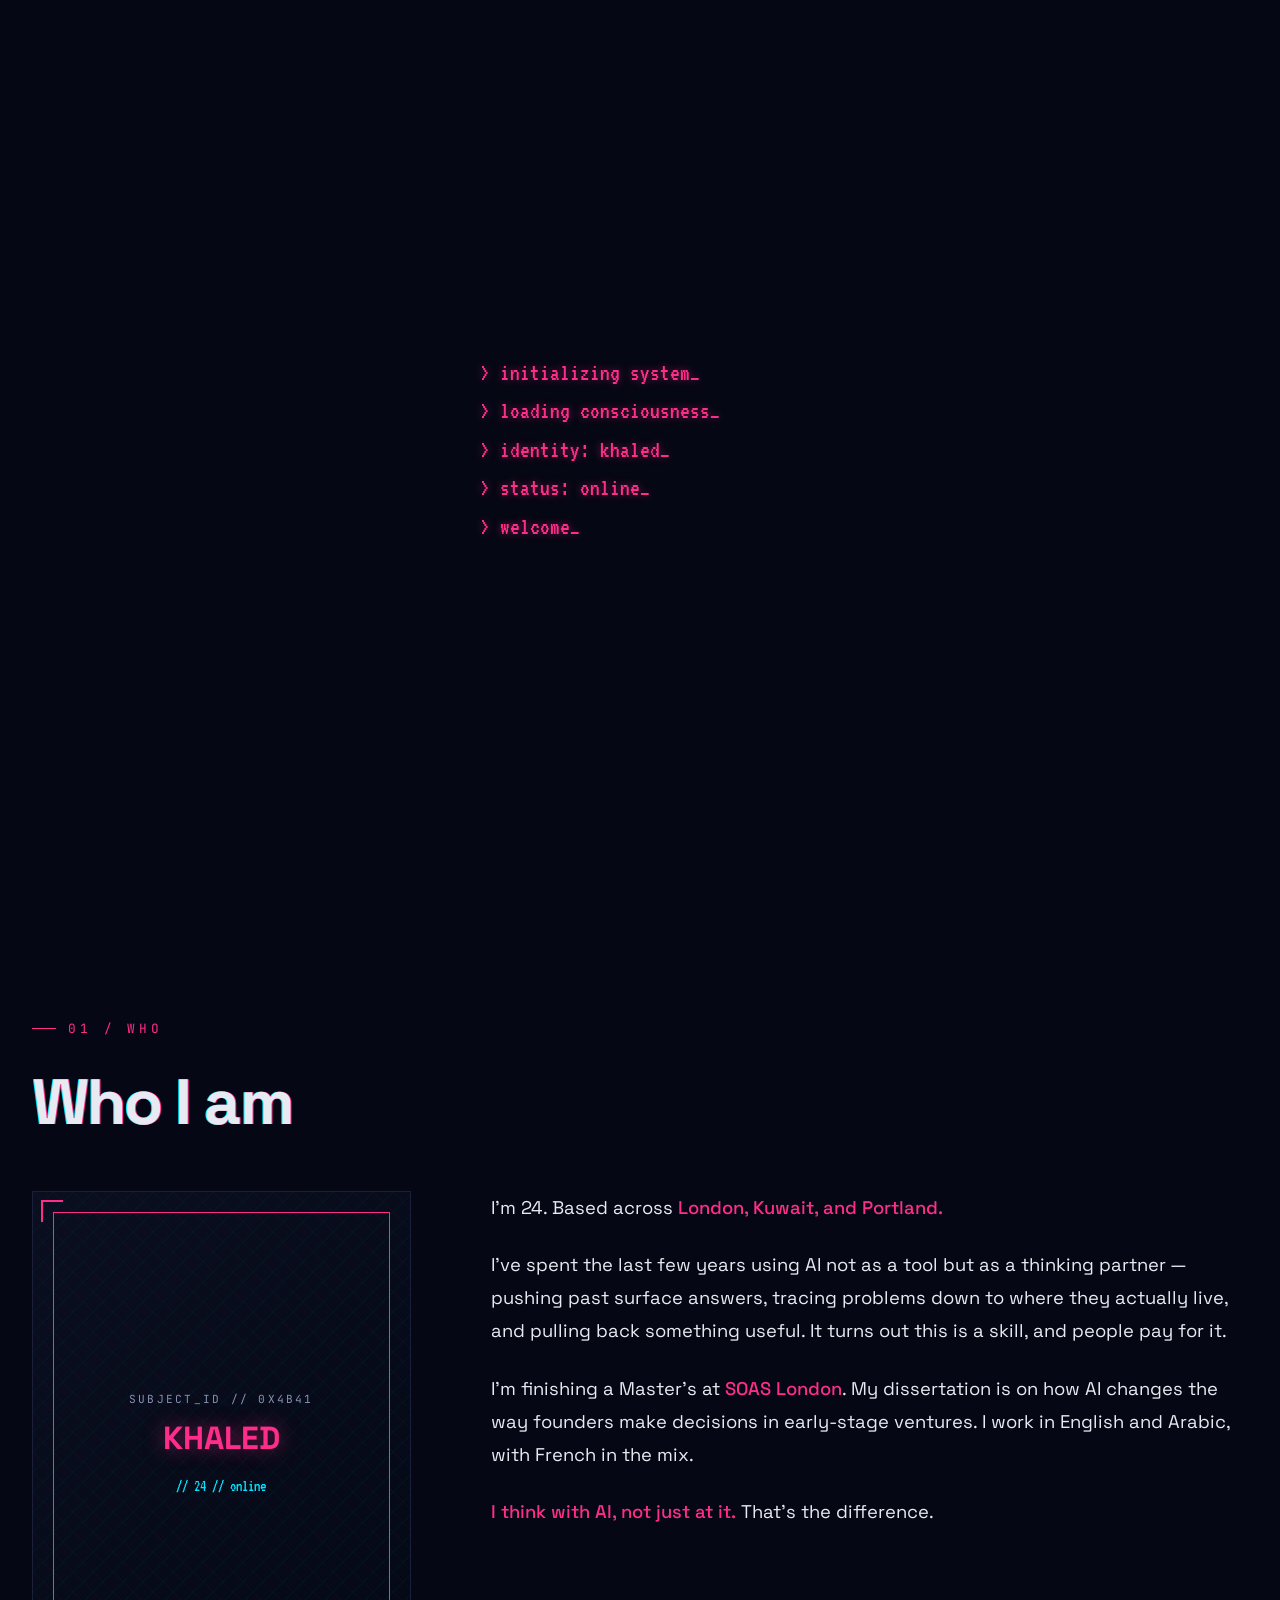
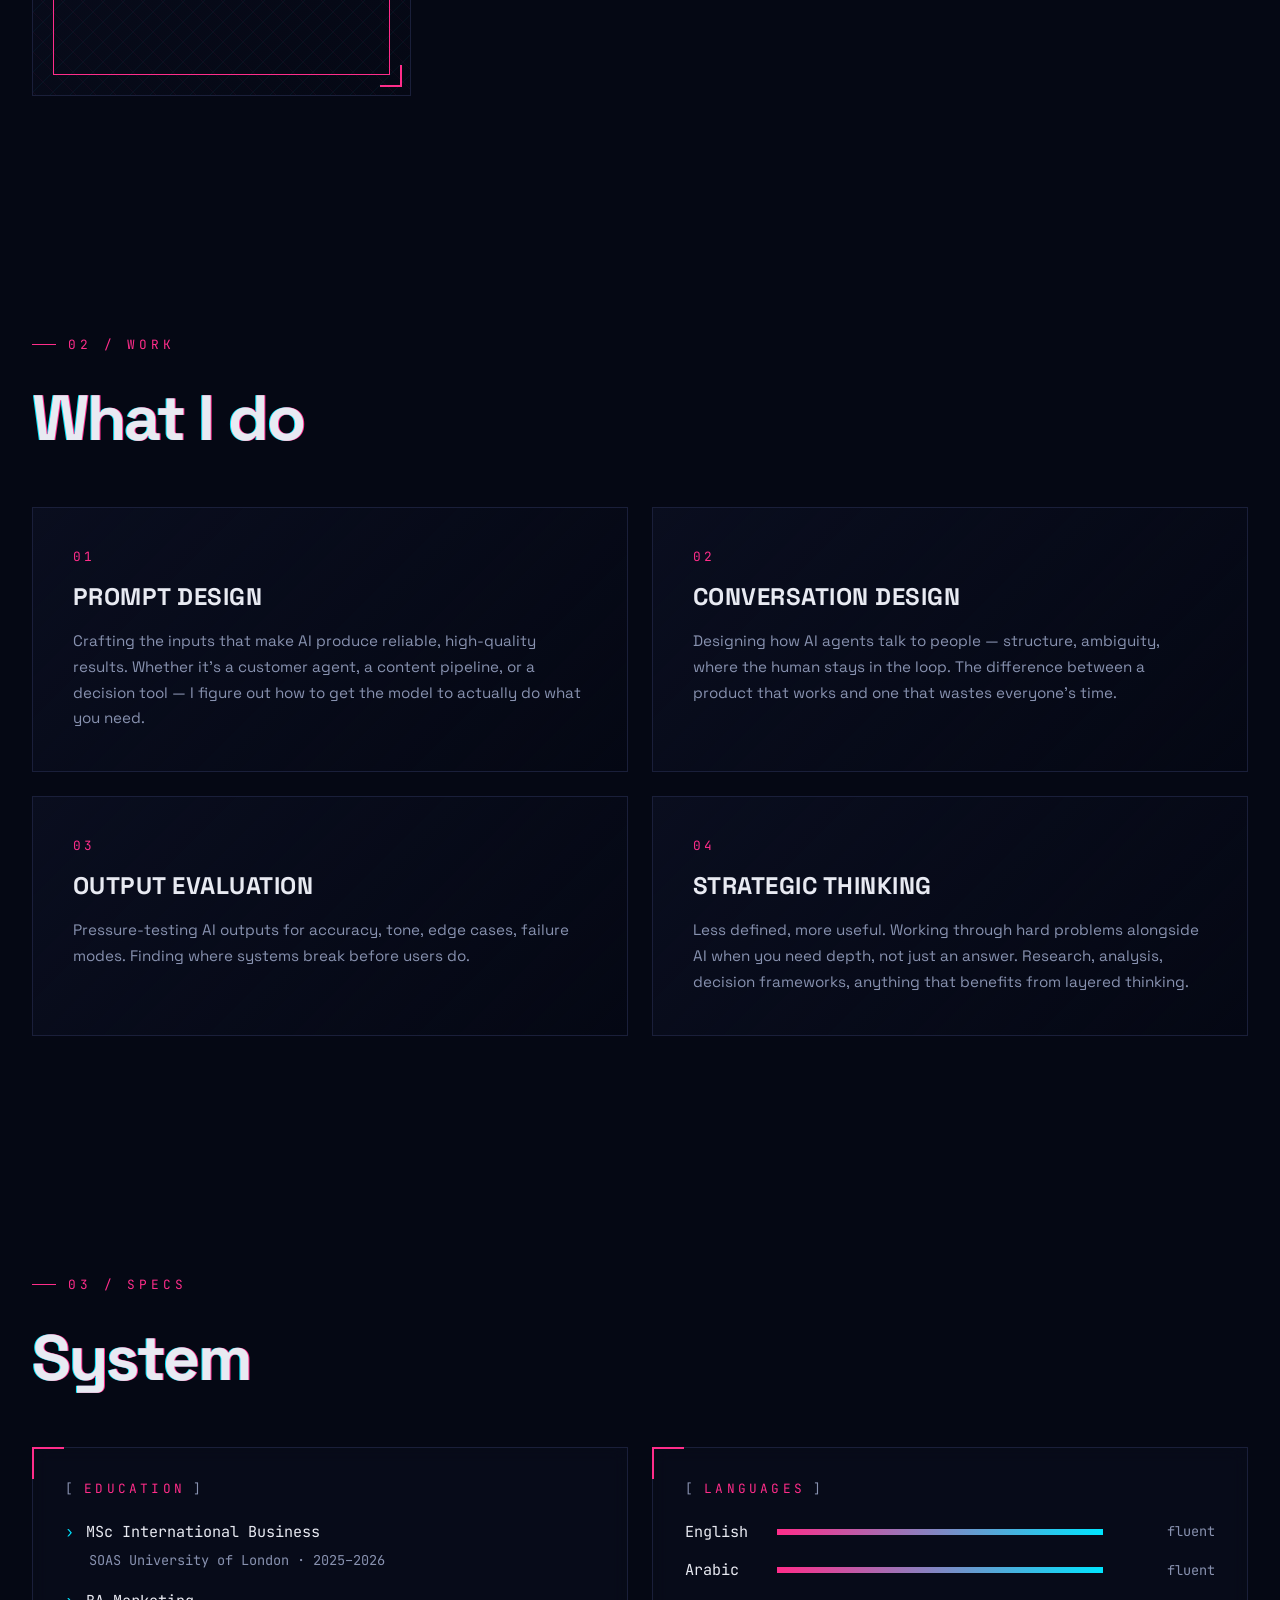
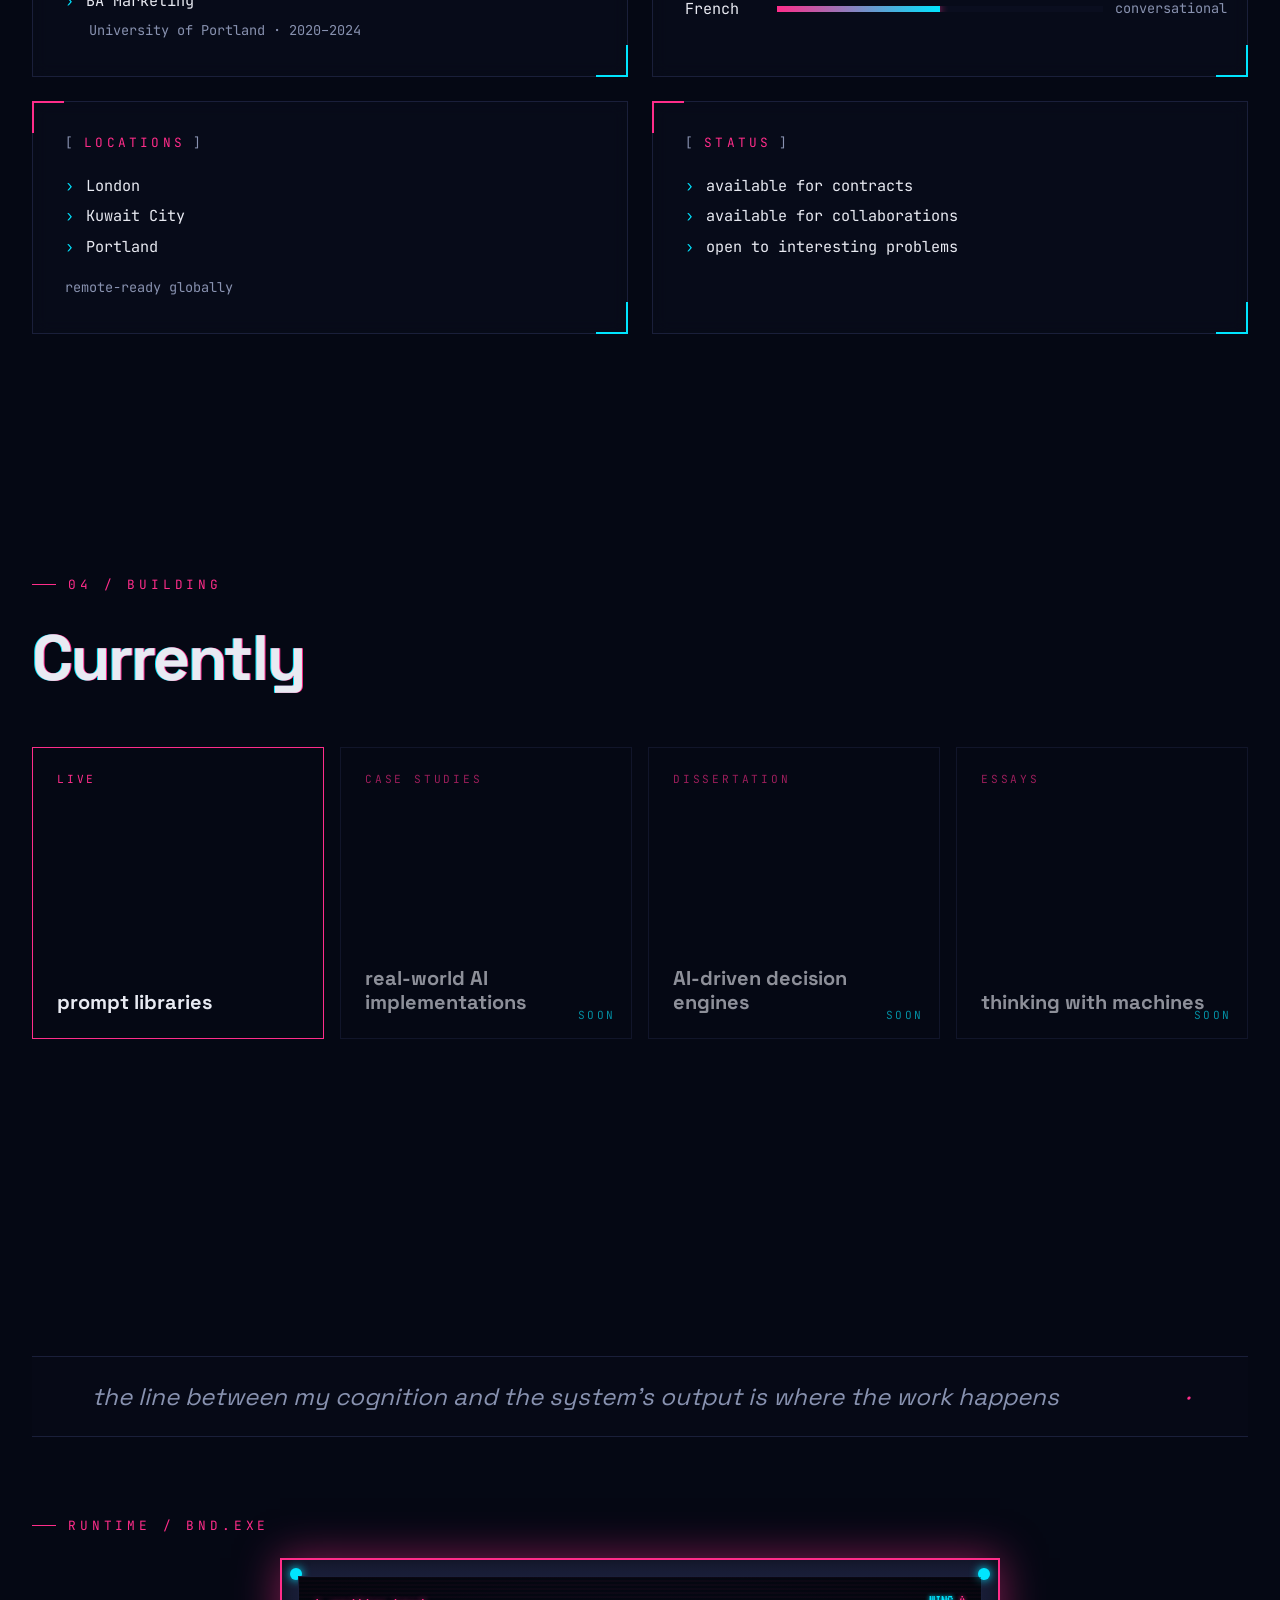
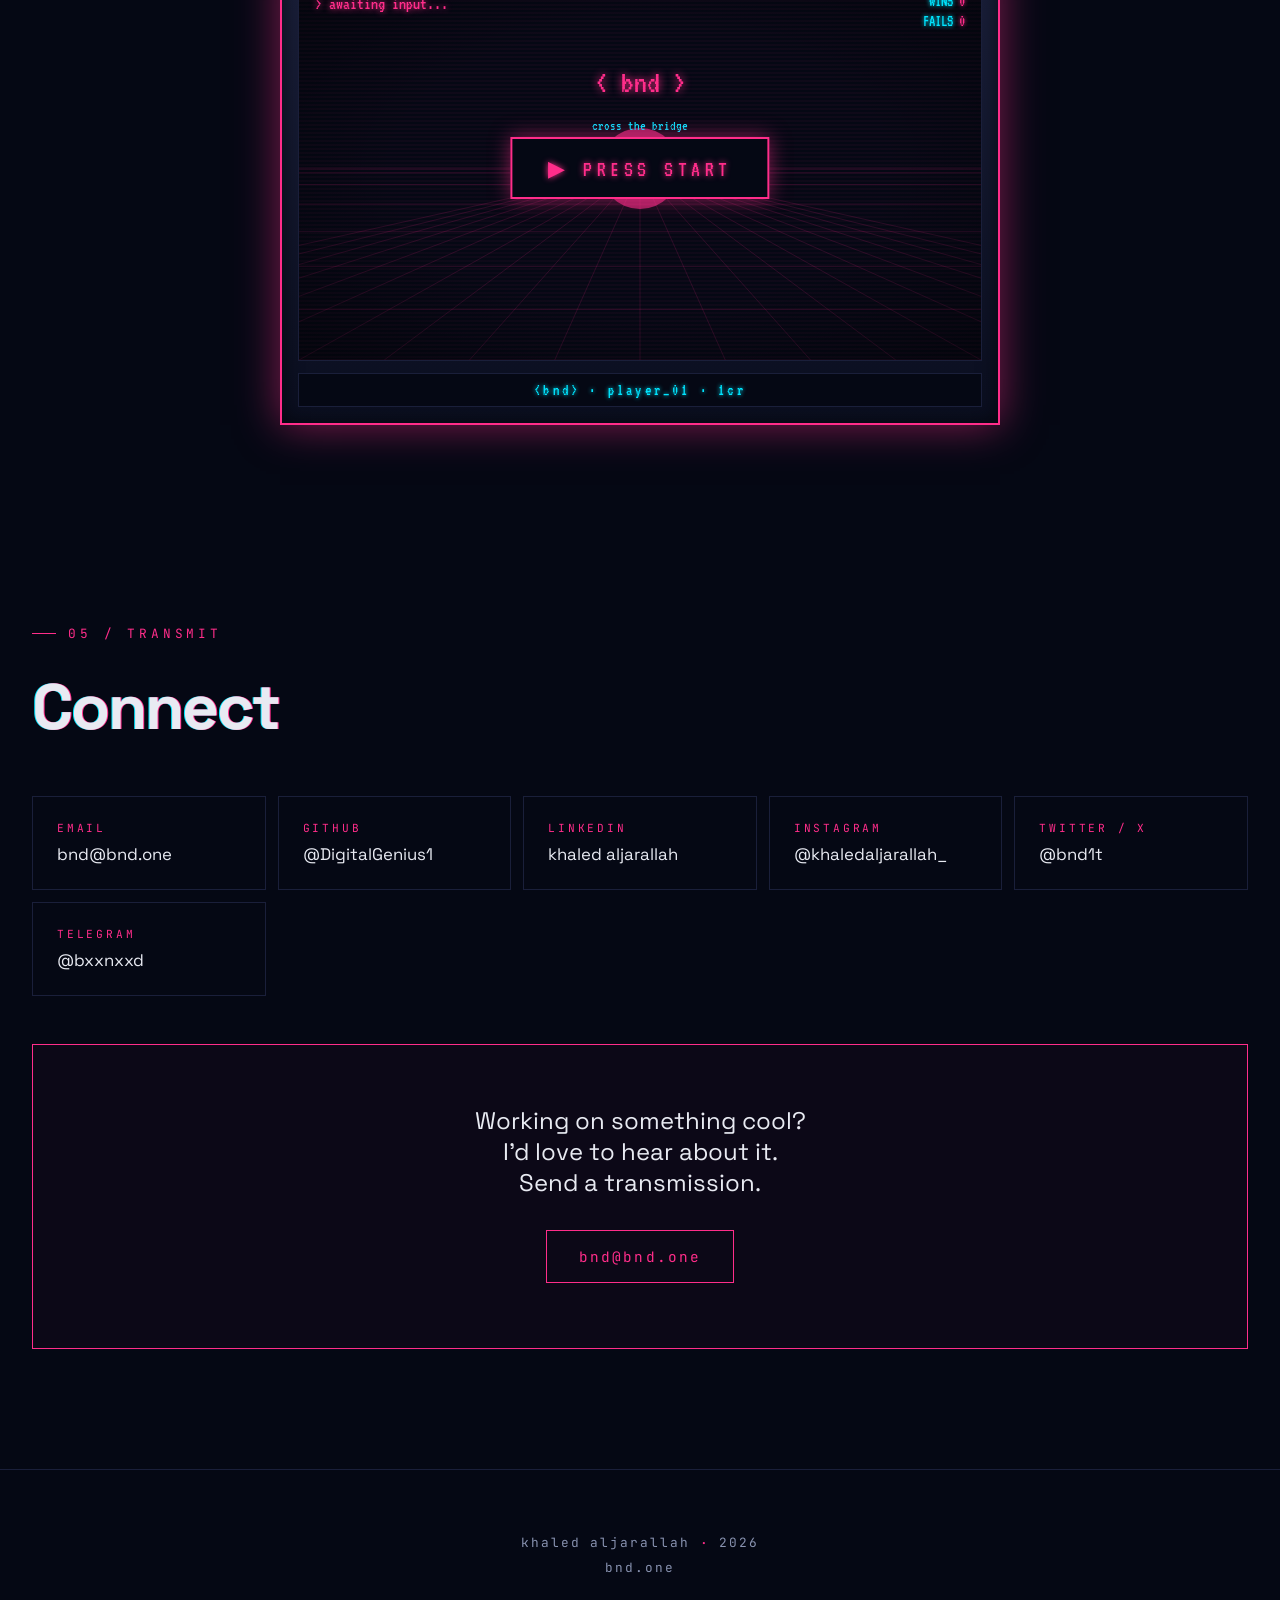
==== index.html @ 5891ff55 "Add files via upload" ====
<!DOCTYPE html>
<html lang="en">
<head>
<meta charset="UTF-8">
<meta name="viewport" content="width=device-width, initial-scale=1.0">
<title>bnd.one — khaled aljarallah</title>
<link rel="preconnect" href="https://fonts.googleapis.com">
<link rel="preconnect" href="https://fonts.gstatic.com" crossorigin>
<link href="https://fonts.googleapis.com/css2?family=JetBrains+Mono:wght@300;400;500;700&family=Space+Grotesk:wght@300;400;500;700&family=VT323&display=swap" rel="stylesheet">
<style>
  :root {
    --bg-deep: #050814;
    --bg-mid: #0a0e1f;
    --magenta: #ff2d8a;
    --magenta-glow: #ff2d8a80;
    --cyan: #00e5ff;
    --cyan-glow: #00e5ff60;
    --text: #e8eaf2;
    --text-dim: #8892b0;
    --grid: #1a1f3a;
  }

  * {
    margin: 0;
    padding: 0;
    box-sizing: border-box;
  }

  html, body {
    background: var(--bg-deep);
    color: var(--text);
    font-family: 'Space Grotesk', sans-serif;
    overflow-x: hidden;
    cursor: none;
  }

  /* Custom cursor */
  .cursor {
    position: fixed;
    width: 20px;
    height: 20px;
    border: 1px solid var(--magenta);
    border-radius: 50%;
    pointer-events: none;
    z-index: 9999;
    transition: transform 0.1s ease, width 0.2s, height 0.2s, background 0.2s;
    transform: translate(-50%, -50%);
    mix-blend-mode: difference;
  }

  .cursor-dot {
    position: fixed;
    width: 4px;
    height: 4px;
    background: var(--magenta);
    border-radius: 50%;
    pointer-events: none;
    z-index: 9999;
    transform: translate(-50%, -50%);
  }

  .cursor.hover {
    width: 40px;
    height: 40px;
    background: var(--magenta-glow);
  }

  /* Background canvas */
  #bg-canvas {
    position: fixed;
    top: 0;
    left: 0;
    width: 100%;
    height: 100%;
    z-index: 0;
    opacity: 0.6;
  }

  /* Scanlines overlay */
  .scanlines {
    position: fixed;
    top: 0;
    left: 0;
    width: 100%;
    height: 100%;
    background: repeating-linear-gradient(
      0deg,
      transparent 0px,
      transparent 2px,
      rgba(255, 255, 255, 0.015) 2px,
      rgba(255, 255, 255, 0.015) 3px
    );
    pointer-events: none;
    z-index: 1000;
    mix-blend-mode: overlay;
  }

  .grain {
    position: fixed;
    top: 0;
    left: 0;
    width: 100%;
    height: 100%;
    pointer-events: none;
    z-index: 999;
    opacity: 0.04;
    background-image: url("data:image/svg+xml,%3Csvg viewBox='0 0 200 200' xmlns='http://www.w3.org/2000/svg'%3E%3Cfilter id='n'%3E%3CfeTurbulence type='fractalNoise' baseFrequency='0.85' numOctaves='3' /%3E%3C/filter%3E%3Crect width='100%25' height='100%25' filter='url(%23n)' /%3E%3C/svg%3E");
  }

  /* Boot sequence */
  #boot {
    position: fixed;
    top: 0;
    left: 0;
    width: 100%;
    height: 100%;
    background: var(--bg-deep);
    z-index: 10000;
    display: flex;
    align-items: center;
    justify-content: center;
    transition: opacity 0.6s ease, visibility 0.6s ease;
  }

  #boot.done {
    opacity: 0;
    visibility: hidden;
  }

  .boot-text {
    font-family: 'VT323', monospace;
    font-size: 1.5rem;
    color: var(--magenta);
    text-align: left;
    line-height: 1.6;
    text-shadow: 0 0 8px var(--magenta-glow);
    width: 320px;
  }

  .boot-line {
    opacity: 0;
    white-space: nowrap;
  }

  .cursor-blink::after {
    content: '_';
    animation: blink 0.8s infinite;
    color: var(--magenta);
  }

  @keyframes blink {
    0%, 49% { opacity: 1; }
    50%, 100% { opacity: 0; }
  }

  /* Heartbeat dot */
  .heartbeat {
    position: fixed;
    bottom: 24px;
    right: 24px;
    width: 10px;
    height: 10px;
    background: var(--magenta);
    border-radius: 50%;
    z-index: 998;
    box-shadow: 0 0 12px var(--magenta);
    animation: pulse 1.6s ease-in-out infinite;
  }

  @keyframes pulse {
    0%, 100% { transform: scale(1); opacity: 1; }
    50% { transform: scale(1.4); opacity: 0.6; }
  }

  /* Layout */
  main {
    position: relative;
    z-index: 2;
    max-width: 1280px;
    margin: 0 auto;
    padding: 0 32px;
  }

  section {
    min-height: 100vh;
    padding: 120px 0;
    position: relative;
  }

  /* Hero */
  .hero {
    display: flex;
    flex-direction: column;
    justify-content: center;
    min-height: 100vh;
    padding: 80px 0;
  }

  .hero h1 {
    font-family: 'Space Grotesk', sans-serif;
    font-size: clamp(3rem, 10vw, 8rem);
    font-weight: 700;
    line-height: 0.95;
    letter-spacing: -0.04em;
    color: var(--text);
    position: relative;
    text-shadow:
      2px 0 var(--magenta),
      -2px 0 var(--cyan);
    animation: glitchShift 6s infinite;
  }

  @keyframes glitchShift {
    0%, 95%, 100% {
      text-shadow: 2px 0 var(--magenta), -2px 0 var(--cyan);
      transform: translate(0);
    }
    96% {
      text-shadow: -3px 0 var(--magenta), 3px 0 var(--cyan);
      transform: translate(-1px, 1px);
    }
    97% {
      text-shadow: 4px 0 var(--magenta), -4px 0 var(--cyan);
      transform: translate(2px, -1px);
    }
    98% {
      text-shadow: -1px 0 var(--magenta), 1px 0 var(--cyan);
      transform: translate(0);
    }
  }

  .hero-tagline {
    margin-top: 32px;
    font-family: 'JetBrains Mono', monospace;
    font-size: clamp(0.95rem, 1.5vw, 1.15rem);
    color: var(--text-dim);
    max-width: 640px;
    line-height: 1.7;
  }

  .hero-tagline .highlight {
    color: var(--magenta);
  }

  .hero-meta {
    margin-top: 48px;
    display: flex;
    align-items: center;
    gap: 24px;
    flex-wrap: wrap;
  }

  .live-indicator {
    display: flex;
    align-items: center;
    gap: 10px;
    font-family: 'JetBrains Mono', monospace;
    font-size: 0.85rem;
    color: var(--text-dim);
    text-transform: uppercase;
    letter-spacing: 0.15em;
  }

  .live-dot {
    width: 8px;
    height: 8px;
    background: var(--magenta);
    border-radius: 50%;
    box-shadow: 0 0 10px var(--magenta);
    animation: pulse 1.6s infinite;
  }

  .hero-buttons {
    display: flex;
    gap: 16px;
    margin-top: 40px;
    flex-wrap: wrap;
  }

  .btn {
    display: inline-block;
    padding: 16px 32px;
    font-family: 'JetBrains Mono', monospace;
    font-size: 0.9rem;
    text-transform: uppercase;
    letter-spacing: 0.15em;
    text-decoration: none;
    color: var(--text);
    border: 1px solid var(--text-dim);
    background: transparent;
    transition: all 0.3s ease;
    position: relative;
    overflow: hidden;
  }

  .btn::before {
    content: '';
    position: absolute;
    top: 0;
    left: -100%;
    width: 100%;
    height: 100%;
    background: var(--magenta);
    transition: left 0.3s ease;
    z-index: -1;
  }

  .btn:hover {
    color: var(--bg-deep);
    border-color: var(--magenta);
    text-shadow: 0 0 0 transparent;
  }

  .btn:hover::before {
    left: 0;
  }

  .btn-primary {
    border-color: var(--magenta);
    color: var(--magenta);
  }

  /* Section headers */
  .section-label {
    font-family: 'JetBrains Mono', monospace;
    font-size: 0.8rem;
    color: var(--magenta);
    text-transform: uppercase;
    letter-spacing: 0.3em;
    margin-bottom: 24px;
    display: flex;
    align-items: center;
    gap: 12px;
  }

  .section-label::before {
    content: '';
    width: 24px;
    height: 1px;
    background: var(--magenta);
  }

  .section-title {
    font-family: 'Space Grotesk', sans-serif;
    font-size: clamp(2rem, 5vw, 4rem);
    font-weight: 700;
    margin-bottom: 48px;
    letter-spacing: -0.03em;
    text-shadow: 1px 0 var(--magenta), -1px 0 var(--cyan);
  }

  /* About */
  .about-grid {
    display: grid;
    grid-template-columns: 1fr 2fr;
    gap: 80px;
    align-items: start;
  }

  @media (max-width: 768px) {
    .about-grid { grid-template-columns: 1fr; gap: 40px; }
  }

  .portrait {
    position: relative;
    aspect-ratio: 3/4;
    background: linear-gradient(135deg, var(--bg-mid), var(--bg-deep));
    border: 1px solid var(--grid);
    overflow: hidden;
  }

  .portrait::before {
    content: '';
    position: absolute;
    inset: 0;
    background:
      linear-gradient(45deg, transparent 49%, var(--magenta) 49%, var(--magenta) 51%, transparent 51%),
      linear-gradient(-45deg, transparent 49%, var(--cyan) 49%, var(--cyan) 51%, transparent 51%);
    background-size: 20px 20px;
    opacity: 0.05;
    animation: shift 8s linear infinite;
  }

  @keyframes shift {
    from { background-position: 0 0; }
    to { background-position: 40px 40px; }
  }

  .portrait-inner {
    position: absolute;
    inset: 20px;
    border: 1px solid var(--magenta);
    display: flex;
    align-items: center;
    justify-content: center;
    flex-direction: column;
    text-align: center;
    padding: 20px;
  }

  .portrait-id {
    font-family: 'JetBrains Mono', monospace;
    font-size: 0.7rem;
    color: var(--text-dim);
    text-transform: uppercase;
    letter-spacing: 0.2em;
    margin-bottom: 16px;
  }

  .portrait-name {
    font-family: 'Space Grotesk', sans-serif;
    font-size: 2rem;
    font-weight: 700;
    color: var(--magenta);
    text-shadow: 0 0 20px var(--magenta-glow);
    line-height: 1;
  }

  .portrait-status {
    margin-top: 24px;
    font-family: 'VT323', monospace;
    font-size: 1rem;
    color: var(--cyan);
  }

  .portrait-corners::before,
  .portrait-corners::after {
    content: '';
    position: absolute;
    width: 20px;
    height: 20px;
    border: 2px solid var(--magenta);
  }

  .portrait-corners::before {
    top: 8px;
    left: 8px;
    border-right: none;
    border-bottom: none;
  }

  .portrait-corners::after {
    bottom: 8px;
    right: 8px;
    border-left: none;
    border-top: none;
  }

  .about-text p {
    font-size: 1.15rem;
    line-height: 1.8;
    margin-bottom: 24px;
    color: var(--text);
  }

  .about-text .em {
    color: var(--magenta);
    font-weight: 500;
  }

  /* Work cards */
  .work-grid {
    display: grid;
    grid-template-columns: repeat(2, 1fr);
    gap: 24px;
  }

  @media (max-width: 768px) {
    .work-grid { grid-template-columns: 1fr; }
  }

  .work-card {
    padding: 40px;
    background: linear-gradient(135deg, var(--bg-mid), transparent);
    border: 1px solid var(--grid);
    position: relative;
    transition: all 0.4s ease;
    overflow: hidden;
  }

  .work-card::before {
    content: '';
    position: absolute;
    bottom: 0;
    left: 0;
    height: 2px;
    width: 0;
    background: var(--magenta);
    transition: width 0.4s ease;
    box-shadow: 0 0 12px var(--magenta);
  }

  .work-card:hover {
    border-color: var(--magenta);
    transform: translateY(-4px);
    background: linear-gradient(135deg, rgba(255,45,138,0.05), transparent);
  }

  .work-card:hover::before {
    width: 100%;
  }

  .work-num {
    font-family: 'JetBrains Mono', monospace;
    font-size: 0.8rem;
    color: var(--magenta);
    margin-bottom: 16px;
    letter-spacing: 0.2em;
  }

  .work-title {
    font-family: 'Space Grotesk', sans-serif;
    font-size: 1.5rem;
    font-weight: 700;
    margin-bottom: 16px;
    text-transform: uppercase;
    letter-spacing: 0.02em;
  }

  .work-desc {
    color: var(--text-dim);
    line-height: 1.7;
    font-size: 0.95rem;
  }

  /* System specs */
  .specs-grid {
    display: grid;
    grid-template-columns: repeat(2, 1fr);
    gap: 24px;
  }

  @media (max-width: 768px) {
    .specs-grid { grid-template-columns: 1fr; }
  }

  .spec-panel {
    padding: 32px;
    border: 1px solid var(--grid);
    background: rgba(10, 14, 31, 0.5);
    backdrop-filter: blur(8px);
    position: relative;
  }

  .spec-panel::before {
    content: '';
    position: absolute;
    top: -1px;
    left: -1px;
    width: 30px;
    height: 30px;
    border-top: 2px solid var(--magenta);
    border-left: 2px solid var(--magenta);
  }

  .spec-panel::after {
    content: '';
    position: absolute;
    bottom: -1px;
    right: -1px;
    width: 30px;
    height: 30px;
    border-bottom: 2px solid var(--cyan);
    border-right: 2px solid var(--cyan);
  }

  .spec-header {
    font-family: 'JetBrains Mono', monospace;
    font-size: 0.8rem;
    color: var(--magenta);
    text-transform: uppercase;
    letter-spacing: 0.25em;
    margin-bottom: 20px;
    display: flex;
    align-items: center;
    gap: 8px;
  }

  .spec-header::before { content: '['; color: var(--text-dim); }
  .spec-header::after { content: ']'; color: var(--text-dim); }

  .spec-content {
    font-family: 'JetBrains Mono', monospace;
    font-size: 0.95rem;
    line-height: 2;
  }

  .spec-content .arrow {
    color: var(--cyan);
    margin-right: 12px;
  }

  .lang-bar {
    display: flex;
    align-items: center;
    gap: 12px;
    margin-bottom: 8px;
  }

  .lang-name {
    width: 80px;
    color: var(--text);
  }

  .lang-fill {
    flex: 1;
    height: 6px;
    background: var(--bg-mid);
    position: relative;
    overflow: hidden;
  }

  .lang-fill::before {
    content: '';
    position: absolute;
    top: 0;
    left: 0;
    height: 100%;
    background: linear-gradient(90deg, var(--magenta), var(--cyan));
    box-shadow: 0 0 8px var(--magenta);
    width: var(--fill, 100%);
  }

  .lang-label {
    font-size: 0.85rem;
    color: var(--text-dim);
    width: 100px;
    text-align: right;
  }

  /* Building section */
  .building-grid {
    display: grid;
    grid-template-columns: repeat(auto-fit, minmax(240px, 1fr));
    gap: 16px;
  }

  .build-card {
    aspect-ratio: 1;
    border: 1px solid var(--grid);
    padding: 24px;
    display: flex;
    flex-direction: column;
    justify-content: space-between;
    position: relative;
    transition: all 0.3s ease;
    cursor: none;
    overflow: hidden;
  }

  .build-card.live {
    border-color: var(--magenta);
  }

  .build-card.soon {
    opacity: 0.6;
  }

  .build-card.soon::after {
    content: 'soon';
    position: absolute;
    bottom: 16px;
    right: 16px;
    font-family: 'JetBrains Mono', monospace;
    font-size: 0.7rem;
    color: var(--cyan);
    text-transform: uppercase;
    letter-spacing: 0.2em;
    animation: scrambleText 3s infinite;
  }

  @keyframes scrambleText {
    0%, 90%, 100% { opacity: 1; }
    93% { opacity: 0.3; transform: translateX(2px); }
    96% { opacity: 0.7; transform: translateX(-2px); }
  }

  .build-card:hover {
    border-color: var(--magenta);
    background: rgba(255, 45, 138, 0.04);
  }

  .build-tag {
    font-family: 'JetBrains Mono', monospace;
    font-size: 0.7rem;
    color: var(--magenta);
    text-transform: uppercase;
    letter-spacing: 0.25em;
  }

  .build-title {
    font-family: 'Space Grotesk', sans-serif;
    font-size: 1.25rem;
    font-weight: 700;
    line-height: 1.2;
  }

  /* Thinking marquee */
  .thinking {
    overflow: hidden;
    white-space: nowrap;
    padding: 24px 0;
    border-top: 1px solid var(--grid);
    border-bottom: 1px solid var(--grid);
    background: rgba(10, 14, 31, 0.3);
  }

  .thinking-track {
    display: inline-block;
    animation: scroll 50s linear infinite;
    font-family: 'Space Grotesk', sans-serif;
    font-size: 1.5rem;
    font-style: italic;
    color: var(--text-dim);
  }

  .thinking-track span {
    margin: 0 60px;
  }

  .thinking-track .accent {
    color: var(--magenta);
  }

  @keyframes scroll {
    from { transform: translateX(0); }
    to { transform: translateX(-50%); }
  }

  /* Connect grid */
  .connect-grid {
    display: grid;
    grid-template-columns: repeat(auto-fit, minmax(220px, 1fr));
    gap: 12px;
    margin-bottom: 48px;
  }

  .connect-card {
    padding: 24px;
    border: 1px solid var(--grid);
    text-decoration: none;
    color: var(--text);
    display: flex;
    flex-direction: column;
    gap: 8px;
    transition: all 0.3s ease;
    position: relative;
    overflow: hidden;
  }

  .connect-card::before {
    content: '';
    position: absolute;
    top: 0;
    left: 0;
    width: 4px;
    height: 0;
    background: var(--magenta);
    transition: height 0.3s ease;
  }

  .connect-card:hover {
    border-color: var(--magenta);
    background: rgba(255, 45, 138, 0.04);
    transform: translateX(4px);
  }

  .connect-card:hover::before {
    height: 100%;
  }

  .connect-label {
    font-family: 'JetBrains Mono', monospace;
    font-size: 0.7rem;
    color: var(--magenta);
    text-transform: uppercase;
    letter-spacing: 0.25em;
  }

  .connect-value {
    font-family: 'Space Grotesk', sans-serif;
    font-size: 1.05rem;
    color: var(--text);
  }

  .cta-block {
    text-align: center;
    padding: 60px 24px;
    border: 1px solid var(--magenta);
    background: rgba(255, 45, 138, 0.03);
    margin-top: 48px;
  }

  .cta-text {
    font-family: 'Space Grotesk', sans-serif;
    font-size: 1.5rem;
    margin-bottom: 32px;
    color: var(--text);
  }

  /* Footer */
  footer {
    padding: 60px 32px;
    border-top: 1px solid var(--grid);
    text-align: center;
    font-family: 'JetBrains Mono', monospace;
    font-size: 0.8rem;
    color: var(--text-dim);
    letter-spacing: 0.15em;
    line-height: 2;
  }

  /* Arcade game */
  .arcade-frame {
    max-width: 720px;
    margin: 0 auto;
    background: linear-gradient(180deg, #1a1f3a, #0a0e1f);
    padding: 16px;
    border: 2px solid var(--magenta);
    box-shadow: 0 0 40px var(--magenta-glow), inset 0 0 20px rgba(0,0,0,0.6);
    position: relative;
  }

  .arcade-frame::before,
  .arcade-frame::after {
    content: '';
    position: absolute;
    width: 12px;
    height: 12px;
    background: var(--cyan);
    border-radius: 50%;
    box-shadow: 0 0 10px var(--cyan);
  }

  .arcade-frame::before { top: 8px; left: 8px; }
  .arcade-frame::after { top: 8px; right: 8px; }

  .arcade-screen {
    position: relative;
    width: 100%;
    aspect-ratio: 16/9;
    background: #050814;
    border: 1px solid var(--grid);
    overflow: hidden;
  }

  .arcade-screen::before {
    content: '';
    position: absolute;
    inset: 0;
    background: repeating-linear-gradient(
      0deg,
      transparent 0px,
      transparent 2px,
      rgba(255, 45, 138, 0.04) 2px,
      rgba(255, 45, 138, 0.04) 4px
    );
    pointer-events: none;
    z-index: 3;
  }

  .arcade-screen::after {
    content: '';
    position: absolute;
    inset: 0;
    background: radial-gradient(ellipse at center, transparent 50%, rgba(0,0,0,0.4) 100%);
    pointer-events: none;
    z-index: 4;
  }

  #arcade-canvas {
    width: 100%;
    height: 100%;
    display: block;
    image-rendering: pixelated;
  }

  .arcade-overlay {
    position: absolute;
    top: 16px;
    left: 16px;
    z-index: 5;
    pointer-events: none;
  }

  .arcade-code {
    font-family: 'VT323', monospace;
    font-size: 1.1rem;
    color: var(--magenta);
    text-shadow: 0 0 6px var(--magenta);
    line-height: 1.3;
    white-space: pre;
  }

  .arcade-base {
    margin-top: 12px;
    text-align: center;
    padding: 8px;
    background: var(--bg-deep);
    border: 1px solid var(--grid);
  }

  .arcade-label {
    font-family: 'VT323', monospace;
    font-size: 1rem;
    color: var(--cyan);
    letter-spacing: 0.2em;
    text-shadow: 0 0 4px var(--cyan);
  }

  .arcade-play-btn {
    position: absolute;
    top: 50%;
    left: 50%;
    transform: translate(-50%, -50%);
    z-index: 6;
    background: var(--bg-deep);
    border: 2px solid var(--magenta);
    color: var(--magenta);
    font-family: 'VT323', monospace;
    font-size: 1.4rem;
    padding: 16px 36px;
    cursor: none;
    letter-spacing: 0.2em;
    box-shadow: 0 0 20px var(--magenta-glow);
    text-shadow: 0 0 6px var(--magenta);
    transition: all 0.2s ease;
    animation: btnPulse 1.5s ease-in-out infinite;
  }

  .arcade-play-btn:hover {
    background: var(--magenta);
    color: var(--bg-deep);
    text-shadow: none;
    box-shadow: 0 0 30px var(--magenta);
  }

  .arcade-play-btn.hidden {
    display: none;
  }

  @keyframes btnPulse {
    0%, 100% { box-shadow: 0 0 20px var(--magenta-glow); }
    50% { box-shadow: 0 0 35px var(--magenta); }
  }

  .arcade-stats {
    position: absolute;
    top: 16px;
    right: 16px;
    z-index: 5;
    font-family: 'VT323', monospace;
    font-size: 1rem;
    color: var(--cyan);
    text-shadow: 0 0 4px var(--cyan);
    display: flex;
    flex-direction: column;
    gap: 4px;
    text-align: right;
    pointer-events: none;
  }

  .arcade-stats span span {
    color: var(--magenta);
    text-shadow: 0 0 4px var(--magenta);
  }

  footer .accent {
    color: var(--magenta);
  }

  /* Reveal animation */
  .reveal {
    opacity: 0;
    transform: translateY(30px);
    transition: opacity 0.8s ease, transform 0.8s ease;
  }

  .reveal.visible {
    opacity: 1;
    transform: translateY(0);
  }

  /* Selection */
  ::selection {
    background: var(--magenta);
    color: var(--bg-deep);
  }

  /* Scrollbar */
  ::-webkit-scrollbar { width: 8px; }
  ::-webkit-scrollbar-track { background: var(--bg-deep); }
  ::-webkit-scrollbar-thumb { background: var(--magenta); }
</style>
</head>
<body>

<!-- Custom cursor -->
<div class="cursor"></div>
<div class="cursor-dot"></div>

<!-- Heartbeat -->
<div class="heartbeat"></div>

<!-- Background canvas -->
<canvas id="bg-canvas"></canvas>

<!-- Effects layers -->
<div class="scanlines"></div>
<div class="grain"></div>

<!-- Boot sequence -->
<div id="boot">
  <div class="boot-text">
    <div class="boot-line">&gt; initializing system_</div>
    <div class="boot-line">&gt; loading consciousness_</div>
    <div class="boot-line">&gt; identity: khaled_</div>
    <div class="boot-line">&gt; status: online_</div>
    <div class="boot-line cursor-blink">&gt; welcome</div>
  </div>
</div>

<main>

  <!-- HERO -->
  <section class="hero">
    <div class="live-indicator">
      <span class="live-dot"></span>
      <span>signal · active · 2026</span>
    </div>
    <h1>KHALED<br>ALJARALLAH</h1>
    <p class="hero-tagline">
      I work with AI to help people get answers <span class="highlight">they couldn't get alone.</span>
      Thinking with machines, from London to Kuwait to wherever the signal reaches.
    </p>
    <div class="hero-buttons">
      <a href="#work" class="btn btn-primary">enter</a>
      <a href="#connect" class="btn">contact</a>
    </div>
  </section>

  <!-- ABOUT -->
  <section id="about" class="reveal">
    <div class="section-label">01 / who</div>
    <h2 class="section-title">Who I am</h2>
    <div class="about-grid">
      <div class="portrait">
        <div class="portrait-corners"></div>
        <div class="portrait-inner">
          <div class="portrait-id">subject_id // 0x4B41</div>
          <div class="portrait-name">KHALED</div>
          <div class="portrait-status">// 24 // online</div>
        </div>
      </div>
      <div class="about-text">
        <p>I'm 24. Based across <span class="em">London, Kuwait, and Portland.</span></p>
        <p>I've spent the last few years using AI not as a tool but as a thinking partner — pushing past surface answers, tracing problems down to where they actually live, and pulling back something useful. It turns out this is a skill, and people pay for it.</p>
        <p>I'm finishing a Master's at <span class="em">SOAS London</span>. My dissertation is on how AI changes the way founders make decisions in early-stage ventures. I work in English and Arabic, with French in the mix.</p>
        <p><span class="em">I think with AI, not just at it.</span> That's the difference.</p>
      </div>
    </div>
  </section>

  <!-- WORK -->
  <section id="work" class="reveal">
    <div class="section-label">02 / work</div>
    <h2 class="section-title">What I do</h2>
    <div class="work-grid">
      <div class="work-card">
        <div class="work-num">01</div>
        <h3 class="work-title">Prompt Design</h3>
        <p class="work-desc">Crafting the inputs that make AI produce reliable, high-quality results. Whether it's a customer agent, a content pipeline, or a decision tool — I figure out how to get the model to actually do what you need.</p>
      </div>
      <div class="work-card">
        <div class="work-num">02</div>
        <h3 class="work-title">Conversation Design</h3>
        <p class="work-desc">Designing how AI agents talk to people — structure, ambiguity, where the human stays in the loop. The difference between a product that works and one that wastes everyone's time.</p>
      </div>
      <div class="work-card">
        <div class="work-num">03</div>
        <h3 class="work-title">Output Evaluation</h3>
        <p class="work-desc">Pressure-testing AI outputs for accuracy, tone, edge cases, failure modes. Finding where systems break before users do.</p>
      </div>
      <div class="work-card">
        <div class="work-num">04</div>
        <h3 class="work-title">Strategic Thinking</h3>
        <p class="work-desc">Less defined, more useful. Working through hard problems alongside AI when you need depth, not just an answer. Research, analysis, decision frameworks, anything that benefits from layered thinking.</p>
      </div>
    </div>
  </section>

  <!-- SYSTEM SPECS -->
  <section id="specs" class="reveal">
    <div class="section-label">03 / specs</div>
    <h2 class="section-title">System</h2>
    <div class="specs-grid">

      <div class="spec-panel">
        <div class="spec-header">education</div>
        <div class="spec-content">
          <div><span class="arrow">›</span>MSc International Business</div>
          <div style="color: var(--text-dim); font-size: 0.85rem; margin-left: 24px;">SOAS University of London · 2025–2026</div>
          <div style="margin-top: 12px;"><span class="arrow">›</span>BA Marketing</div>
          <div style="color: var(--text-dim); font-size: 0.85rem; margin-left: 24px;">University of Portland · 2020–2024</div>
        </div>
      </div>

      <div class="spec-panel">
        <div class="spec-header">languages</div>
        <div class="spec-content">
          <div class="lang-bar">
            <div class="lang-name">English</div>
            <div class="lang-fill" style="--fill: 100%"></div>
            <div class="lang-label">fluent</div>
          </div>
          <div class="lang-bar">
            <div class="lang-name">Arabic</div>
            <div class="lang-fill" style="--fill: 100%"></div>
            <div class="lang-label">fluent</div>
          </div>
          <div class="lang-bar">
            <div class="lang-name">French</div>
            <div class="lang-fill" style="--fill: 50%"></div>
            <div class="lang-label">conversational</div>
          </div>
        </div>
      </div>

      <div class="spec-panel">
        <div class="spec-header">locations</div>
        <div class="spec-content">
          <div><span class="arrow">›</span>London</div>
          <div><span class="arrow">›</span>Kuwait City</div>
          <div><span class="arrow">›</span>Portland</div>
          <div style="color: var(--text-dim); margin-top: 12px; font-size: 0.85rem;">remote-ready globally</div>
        </div>
      </div>

      <div class="spec-panel">
        <div class="spec-header">status</div>
        <div class="spec-content">
          <div><span class="arrow">›</span>available for contracts</div>
          <div><span class="arrow">›</span>available for collaborations</div>
          <div><span class="arrow">›</span>open to interesting problems</div>
        </div>
      </div>

    </div>
  </section>

  <!-- BUILDING -->
  <section id="building" class="reveal">
    <div class="section-label">04 / building</div>
    <h2 class="section-title">Currently</h2>
    <div class="building-grid">
      <a href="https://github.com/DigitalGenius1" target="_blank" class="build-card live" style="text-decoration: none; color: inherit;">
        <div class="build-tag">live</div>
        <div class="build-title">prompt libraries</div>
      </a>
      <div class="build-card soon">
        <div class="build-tag">case studies</div>
        <div class="build-title">real-world AI implementations</div>
      </div>
      <div class="build-card soon">
        <div class="build-tag">dissertation</div>
        <div class="build-title">AI-driven decision engines</div>
      </div>
      <div class="build-card soon">
        <div class="build-tag">essays</div>
        <div class="build-title">thinking with machines</div>
      </div>
    </div>
  </section>

  <!-- THINKING -->
  <div class="thinking">
    <div class="thinking-track">
      <span>the line between my cognition and the system's output is where the work happens</span>
      <span class="accent">·</span>
      <span>ai didn't replace thinking · it externalized it</span>
      <span class="accent">·</span>
      <span>free is a frequency · not a state</span>
      <span class="accent">·</span>
      <span>london · kuwait · portland · everywhere the signal reaches</span>
      <span class="accent">·</span>
      <span>the line between my cognition and the system's output is where the work happens</span>
      <span class="accent">·</span>
      <span>ai didn't replace thinking · it externalized it</span>
      <span class="accent">·</span>
      <span>free is a frequency · not a state</span>
      <span class="accent">·</span>
      <span>london · kuwait · portland · everywhere the signal reaches</span>
      <span class="accent">·</span>
    </div>
  </div>

  <!-- ARCADE BRIDGE -->
  <section id="arcade" class="reveal" style="min-height: auto; padding: 80px 0;">
    <div class="section-label">runtime / bnd.exe</div>
    <div class="arcade-frame">
      <div class="arcade-screen">
        <canvas id="arcade-canvas"></canvas>
        <div class="arcade-overlay">
          <div class="arcade-code" id="arcade-code"></div>
        </div>
        <div class="arcade-stats" id="arcade-stats">
          <span>WINS <span id="wins-count">0</span></span>
          <span>FAILS <span id="fails-count">0</span></span>
        </div>
        <button class="arcade-play-btn" id="arcade-play-btn">▶ PRESS START</button>
      </div>
      <div class="arcade-base">
        <div class="arcade-label">&lt;bnd&gt; · player_01 · 1cr</div>
      </div>
    </div>
  </section>

  <!-- CONNECT -->
  <section id="connect" class="reveal">
    <div class="section-label">05 / transmit</div>
    <h2 class="section-title">Connect</h2>
    <div class="connect-grid">
      <a href="mailto:bnd@bnd.one" class="connect-card">
        <div class="connect-label">email</div>
        <div class="connect-value">bnd@bnd.one</div>
      </a>
      <a href="https://github.com/DigitalGenius1" target="_blank" class="connect-card">
        <div class="connect-label">github</div>
        <div class="connect-value">@DigitalGenius1</div>
      </a>
      <a href="#" class="connect-card">
        <div class="connect-label">linkedin</div>
        <div class="connect-value">khaled aljarallah</div>
      </a>
      <a href="https://instagram.com/khaledaljarallah_" target="_blank" class="connect-card">
        <div class="connect-label">instagram</div>
        <div class="connect-value">@khaledaljarallah_</div>
      </a>
      <a href="https://twitter.com/bnd1t" target="_blank" class="connect-card">
        <div class="connect-label">twitter / x</div>
        <div class="connect-value">@bnd1t</div>
      </a>
      <a href="https://t.me/bxxnxxd" target="_blank" class="connect-card">
        <div class="connect-label">telegram</div>
        <div class="connect-value">@bxxnxxd</div>
      </a>
    </div>

    <div class="cta-block">
      <div class="cta-text">Working on something cool?<br>I'd love to hear about it.<br>Send a transmission.</div>
      <a href="mailto:bnd@bnd.one" class="btn btn-primary" style="text-transform: lowercase;">bnd@bnd.one</a>
    </div>
  </section>

</main>

<footer>
  khaled aljarallah <span class="accent">·</span> 2026<br>
  bnd.one
</footer>

<script>
// ============ CURSOR ============
const cursor = document.querySelector('.cursor');
const cursorDot = document.querySelector('.cursor-dot');

document.addEventListener('mousemove', (e) => {
  cursor.style.left = e.clientX + 'px';
  cursor.style.top = e.clientY + 'px';
  cursorDot.style.left = e.clientX + 'px';
  cursorDot.style.top = e.clientY + 'px';
});

document.querySelectorAll('a, .work-card, .build-card, .connect-card, .btn').forEach(el => {
  el.addEventListener('mouseenter', () => cursor.classList.add('hover'));
  el.addEventListener('mouseleave', () => cursor.classList.remove('hover'));
});

// ============ BOOT SEQUENCE ============
const bootLines = document.querySelectorAll('.boot-line');
let bootDelay = 0;

bootLines.forEach((line, i) => {
  setTimeout(() => {
    line.style.transition = 'opacity 0.2s';
    line.style.opacity = '1';
  }, bootDelay);
  bootDelay += 400;
});

setTimeout(() => {
  document.getElementById('boot').classList.add('done');
}, bootDelay + 600);

// ============ NEURAL NETWORK BACKGROUND ============
const canvas = document.getElementById('bg-canvas');
const ctx = canvas.getContext('2d');

let nodes = [];
let mouse = { x: 0, y: 0 };

function resize() {
  canvas.width = window.innerWidth;
  canvas.height = window.innerHeight;
}

resize();
window.addEventListener('resize', resize);

document.addEventListener('mousemove', (e) => {
  mouse.x = e.clientX;
  mouse.y = e.clientY;
});

class Node {
  constructor() {
    this.x = Math.random() * canvas.width;
    this.y = Math.random() * canvas.height;
    this.vx = (Math.random() - 0.5) * 0.3;
    this.vy = (Math.random() - 0.5) * 0.3;
    this.radius = Math.random() * 1.5 + 0.5;
    this.color = Math.random() > 0.5 ? '#ff2d8a' : '#00e5ff';
  }

  update() {
    this.x += this.vx;
    this.y += this.vy;

    // Mouse attraction
    const dx = mouse.x - this.x;
    const dy = mouse.y - this.y;
    const dist = Math.sqrt(dx * dx + dy * dy);
    if (dist < 200) {
      this.x += dx * 0.0008;
      this.y += dy * 0.0008;
    }

    if (this.x < 0 || this.x > canvas.width) this.vx *= -1;
    if (this.y < 0 || this.y > canvas.height) this.vy *= -1;
  }

  draw() {
    ctx.beginPath();
    ctx.arc(this.x, this.y, this.radius, 0, Math.PI * 2);
    ctx.fillStyle = this.color;
    ctx.shadowColor = this.color;
    ctx.shadowBlur = 8;
    ctx.fill();
    ctx.shadowBlur = 0;
  }
}

function initNodes() {
  nodes = [];
  const count = Math.min(80, Math.floor(window.innerWidth / 20));
  for (let i = 0; i < count; i++) {
    nodes.push(new Node());
  }
}

initNodes();
window.addEventListener('resize', initNodes);

function drawConnections() {
  for (let i = 0; i < nodes.length; i++) {
    for (let j = i + 1; j < nodes.length; j++) {
      const dx = nodes[i].x - nodes[j].x;
      const dy = nodes[i].y - nodes[j].y;
      const dist = Math.sqrt(dx * dx + dy * dy);
      if (dist < 140) {
        const opacity = (1 - dist / 140) * 0.25;
        ctx.beginPath();
        ctx.moveTo(nodes[i].x, nodes[i].y);
        ctx.lineTo(nodes[j].x, nodes[j].y);
        ctx.strokeStyle = `rgba(255, 45, 138, ${opacity})`;
        ctx.lineWidth = 0.5;
        ctx.stroke();
      }
    }
  }
}

function animate() {
  ctx.clearRect(0, 0, canvas.width, canvas.height);
  drawConnections();
  nodes.forEach(node => {
    node.update();
    node.draw();
  });
  requestAnimationFrame(animate);
}

animate();

// ============ REVEAL ON SCROLL ============
const observer = new IntersectionObserver((entries) => {
  entries.forEach(entry => {
    if (entry.isIntersecting) {
      entry.target.classList.add('visible');
    }
  });
}, { threshold: 0.1 });

document.querySelectorAll('.reveal').forEach(el => observer.observe(el));

// ============ TEXT SCRAMBLE ON HOVER (work cards) ============
class TextScramble {
  constructor(el) {
    this.el = el;
    this.chars = '!<>-_\\/[]{}—=+*^?#';
    this.update = this.update.bind(this);
  }

  setText(newText) {
    const oldText = this.el.innerText;
    const length = Math.max(oldText.length, newText.length);
    const promise = new Promise(resolve => this.resolve = resolve);
    this.queue = [];
    for (let i = 0; i < length; i++) {
      const from = oldText[i] || '';
      const to = newText[i] || '';
      const start = Math.floor(Math.random() * 20);
      const end = start + Math.floor(Math.random() * 20);
      this.queue.push({ from, to, start, end });
    }
    cancelAnimationFrame(this.frameRequest);
    this.frame = 0;
    this.update();
    return promise;
  }

  update() {
    let output = '';
    let complete = 0;
    for (let i = 0, n = this.queue.length; i < n; i++) {
      let { from, to, start, end, char } = this.queue[i];
      if (this.frame >= end) {
        complete++;
        output += to;
      } else if (this.frame >= start) {
        if (!char || Math.random() < 0.28) {
          char = this.chars[Math.floor(Math.random() * this.chars.length)];
          this.queue[i].char = char;
        }
        output += `<span style="color: var(--magenta)">${char}</span>`;
      } else {
        output += from;
      }
    }
    this.el.innerHTML = output;
    if (complete === this.queue.length) {
      this.resolve();
    } else {
      this.frameRequest = requestAnimationFrame(this.update);
      this.frame++;
    }
  }
}

document.querySelectorAll('.work-title, .build-title').forEach(el => {
  const original = el.innerText;
  const scrambler = new TextScramble(el);
  el.parentElement.addEventListener('mouseenter', () => {
    scrambler.setText(original);
  });
});

// ============ ARCADE BRIDGE GAME ============
const arcadeCanvas = document.getElementById('arcade-canvas');
const arcadeCtx = arcadeCanvas.getContext('2d');
const arcadeCode = document.getElementById('arcade-code');
const playBtn = document.getElementById('arcade-play-btn');
const winsCountEl = document.getElementById('wins-count');
const failsCountEl = document.getElementById('fails-count');

function setupArcade() {
  const rect = arcadeCanvas.getBoundingClientRect();
  arcadeCanvas.width = rect.width;
  arcadeCanvas.height = rect.height;
}

setupArcade();
window.addEventListener('resize', setupArcade);

const CYAN = '#00e5ff';
const CYAN_LIGHT = '#7ff5ff';
const CYAN_DARK = '#0088aa';
const MAGENTA = '#ff2d8a';
const WHITE = '#e8eaf2';
const DARK = '#050814';

let arcadeState = {
  phase: 'idle',
  phaseTime: 0,
  bridgePixels: 0,
  playerX: 0,
  playerHop: 0,
  playerY: 0,
  playerVy: 0,
  smiley: false,
  diamondGlow: 0,
  diamondRotation: 0,
  willFail: false,
  failPoint: 0,
  bridgeCollapse: 0,
  totalTime: 0,
  wins: 0,
  fails: 0
};

const winCodeLines = [
  '> boot bnd.exe',
  '> loading bridge...',
  '> player ready',
  '> destination: ◆',
  '> go.'
];

function drawPixel(x, y, size, color) {
  arcadeCtx.fillStyle = color;
  arcadeCtx.fillRect(Math.floor(x), Math.floor(y), size, size);
}

function getBridgePoints() {
  const w = arcadeCanvas.width;
  const h = arcadeCanvas.height;
  const bridgeY = h * 0.65;
  const startX = w * 0.15;
  const endX = w * 0.85;
  const arcHeight = h * 0.18;
  return { startX, endX, bridgeY, arcHeight };
}

function getBridgeY(t) {
  const { bridgeY, arcHeight } = getBridgePoints();
  return bridgeY - Math.sin(t * Math.PI) * arcHeight;
}

function drawBridge(progress, collapseAmount) {
  const { startX, endX, bridgeY, arcHeight } = getBridgePoints();
  const bridgeWidth = endX - startX;
  const px = 4;

  const totalPoints = Math.floor(bridgeWidth / px);
  const visiblePoints = Math.floor(totalPoints * progress);

  for (let i = 0; i < visiblePoints; i++) {
    const t = i / totalPoints;
    const x = startX + i * px;
    const arch = Math.sin(t * Math.PI) * arcHeight;
    let y = bridgeY - arch;

    // Apply collapse
    if (collapseAmount > 0) {
      // Pixels past failPoint fall down
      if (t > arcadeState.failPoint) {
        const fallDist = (t - arcadeState.failPoint) * 50;
        y += collapseAmount * collapseAmount * (200 + fallDist);
        // Shake/scatter
        const shake = (Math.random() - 0.5) * collapseAmount * 8;
        y += shake;
      }
    }

    if (y < arcadeCanvas.height) {
      drawPixel(x, y, px, MAGENTA);
      drawPixel(x, y - px, px, MAGENTA + '80');
    }
  }

  // Pillars
  if (progress > 0.05) {
    const leftCollapse = collapseAmount > 0 && arcadeState.failPoint < 0.1 ? collapseAmount * 100 : 0;
    for (let py = bridgeY; py < arcadeCanvas.height * 0.85; py += px) {
      drawPixel(startX, py + leftCollapse, px, MAGENTA);
    }
    if (progress > 0.1) {
      const bX = startX - px * 4;
      const bY = arcadeCanvas.height * 0.78 + leftCollapse;
      drawPixel(bX, bY, px * 3, MAGENTA);
      drawPixel(bX, bY + px, px, MAGENTA);
      drawPixel(bX + px * 2, bY + px, px, MAGENTA);
      drawPixel(bX, bY + px * 2, px * 3, MAGENTA);
    }
  }

  if (progress > 0.5) {
    const rightCollapse = collapseAmount > 0 && arcadeState.failPoint > 0.5 ? collapseAmount * 100 : 0;
    for (let py = bridgeY; py < arcadeCanvas.height * 0.85; py += px) {
      drawPixel(endX, py + rightCollapse, px, MAGENTA);
    }
    const dX = endX + px;
    const dY = arcadeCanvas.height * 0.78 + rightCollapse;
    drawPixel(dX, dY, px * 3, MAGENTA);
    drawPixel(dX, dY + px, px, MAGENTA);
    drawPixel(dX + px * 2, dY + px, px, MAGENTA);
    drawPixel(dX, dY + px * 2, px * 3, MAGENTA);
  }
}

function drawPlayer(x, y, mood) {
  // mood: 'neutral' | 'happy' | 'happy-white' | 'dead'
  const px = 4;
  const color = (mood === 'happy') ? CYAN : WHITE;
  const isHappy = mood === 'happy' || mood === 'happy-white';

  // Round head
  drawPixel(x + px, y, px * 4, color);
  drawPixel(x, y + px, px * 6, color);
  drawPixel(x, y + px * 2, px * 6, color);
  drawPixel(x, y + px * 3, px * 6, color);
  drawPixel(x + px, y + px * 4, px * 4, color);

  if (mood === 'dead') {
    // X eyes
    drawPixel(x + px * 1.2, y + px * 1.2, px * 0.7, DARK);
    drawPixel(x + px * 1.6, y + px * 1.6, px * 0.7, DARK);
    drawPixel(x + px * 2, y + px * 1.2, px * 0.7, DARK);
    drawPixel(x + px * 1.2, y + px * 2, px * 0.7, DARK);
    drawPixel(x + px * 2, y + px * 2, px * 0.7, DARK);

    drawPixel(x + px * 3.2, y + px * 1.2, px * 0.7, DARK);
    drawPixel(x + px * 3.6, y + px * 1.6, px * 0.7, DARK);
    drawPixel(x + px * 4, y + px * 1.2, px * 0.7, DARK);
    drawPixel(x + px * 3.2, y + px * 2, px * 0.7, DARK);
    drawPixel(x + px * 4, y + px * 2, px * 0.7, DARK);

    // Sad mouth (downturned frown)
    drawPixel(x + px * 1.5, y + px * 3.3, px * 0.8, DARK);
    drawPixel(x + px * 2, y + px * 3, px * 2, DARK);
    drawPixel(x + px * 3.5, y + px * 3.3, px * 0.8, DARK);
  } else {
    // Eyes
    drawPixel(x + px * 1.5, y + px * 1.5, px * 0.8, DARK);
    drawPixel(x + px * 3.5, y + px * 1.5, px * 0.8, DARK);

    if (isHappy) {
      drawPixel(x + px * 1.5, y + px * 3, px * 0.8, DARK);
      drawPixel(x + px * 2, y + px * 3.3, px * 2, DARK);
      drawPixel(x + px * 3.5, y + px * 3, px * 0.8, DARK);
    } else {
      drawPixel(x + px * 2, y + px * 3, px * 2, DARK);
    }
  }
}

function draw3DDiamond(cx, cy, rotation, glow) {
  // Pixel-art diamond — classic gem cut, light blue with white highlights
  // Rotation creates a subtle width pulse to simulate 3D facet shimmer
  const px = 4;

  // Glow halo
  arcadeCtx.shadowColor = CYAN;
  arcadeCtx.shadowBlur = 30 * glow;

  // Diamond color palette (light to dark)
  const C_HIGHLIGHT = '#ffffff';
  const C_LIGHT = '#a8e8ff';
  const C_MID = '#5ec9f0';
  const C_DARK = '#2d8fc4';
  const C_SHADOW = '#1a5d8a';

  // Subtle rotation effect — the diamond "breathes" on its axis
  const breath = Math.sin(rotation) * 0.15;
  const widthScale = 1 + breath;

  // Pixel-art diamond grid (12 wide x 12 tall)
  // Each entry: 0=empty, 1=highlight, 2=light, 3=mid, 4=dark, 5=shadow
  const diamond = [
    [0,0,0,3,3,4,4,3,3,0,0,0],   // top crown edge
    [0,0,3,1,2,2,2,2,2,3,0,0],   // top facet row 1
    [0,3,1,1,2,2,2,2,3,3,3,0],   // top facet row 2 — highlight on left
    [3,1,1,2,2,2,3,3,3,3,4,3],   // crown — main highlight
    [3,3,3,3,3,3,3,4,4,4,4,4],   // girdle (widest line)
    [0,4,3,3,3,3,4,4,4,4,5,0],   // pavilion top
    [0,0,4,3,3,4,4,4,4,5,0,0],   // pavilion middle
    [0,0,0,4,4,4,4,5,5,0,0,0],   // pavilion lower
    [0,0,0,0,4,4,5,5,0,0,0,0],   // pavilion narrow
    [0,0,0,0,0,5,5,0,0,0,0,0],   // tip
  ];

  const colors = [null, C_HIGHLIGHT, C_LIGHT, C_MID, C_DARK, C_SHADOW];

  const cols = diamond[0].length;
  const rows = diamond.length;
  const totalW = cols * px * widthScale;
  const totalH = rows * px;
  const startX = cx - totalW / 2;
  const startY = cy - totalH / 2;

  for (let r = 0; r < rows; r++) {
    for (let c = 0; c < cols; c++) {
      const val = diamond[r][c];
      if (val > 0) {
        const x = startX + c * px * widthScale;
        const y = startY + r * px;
        arcadeCtx.fillStyle = colors[val];
        arcadeCtx.fillRect(Math.floor(x), Math.floor(y), Math.ceil(px * widthScale), px);
      }
    }
  }

  // Animated sparkle moves around top facets based on rotation
  const sparkleAngle = rotation * 1.5;
  const sparkleX = cx + Math.cos(sparkleAngle) * (cols * px * 0.25);
  const sparkleY = cy - rows * px * 0.3 + Math.sin(sparkleAngle) * 4;
  arcadeCtx.fillStyle = C_HIGHLIGHT;
  arcadeCtx.fillRect(Math.floor(sparkleX), Math.floor(sparkleY), 3, 3);

  arcadeCtx.shadowBlur = 0;
}

function blendColor(c1, c2, t) {
  // Simple blend between two hex colors
  const r1 = parseInt(c1.slice(1, 3), 16);
  const g1 = parseInt(c1.slice(3, 5), 16);
  const b1 = parseInt(c1.slice(5, 7), 16);
  const r2 = parseInt(c2.slice(1, 3), 16);
  const g2 = parseInt(c2.slice(3, 5), 16);
  const b2 = parseInt(c2.slice(5, 7), 16);
  const r = Math.floor(r1 + (r2 - r1) * t);
  const g = Math.floor(g1 + (g2 - g1) * t);
  const b = Math.floor(b1 + (b2 - b1) * t);
  return `rgb(${r},${g},${b})`;
}

function drawArcade() {
  arcadeCtx.fillStyle = DARK;
  arcadeCtx.fillRect(0, 0, arcadeCanvas.width, arcadeCanvas.height);

  // Background grid
  arcadeCtx.strokeStyle = 'rgba(255, 45, 138, 0.15)';
  arcadeCtx.lineWidth = 1;
  const horizonY = arcadeCanvas.height * 0.5;
  const cx = arcadeCanvas.width / 2;

  for (let i = 0; i < 8; i++) {
    const y = horizonY + Math.pow(i / 7, 2) * (arcadeCanvas.height - horizonY);
    arcadeCtx.beginPath();
    arcadeCtx.moveTo(0, y);
    arcadeCtx.lineTo(arcadeCanvas.width, y);
    arcadeCtx.stroke();
  }

  for (let i = -10; i <= 10; i++) {
    const x = cx + i * (arcadeCanvas.width / 8);
    arcadeCtx.beginPath();
    arcadeCtx.moveTo(cx, horizonY);
    arcadeCtx.lineTo(x, arcadeCanvas.height);
    arcadeCtx.stroke();
  }

  // Sun
  arcadeCtx.fillStyle = 'rgba(255, 45, 138, 0.6)';
  arcadeCtx.beginPath();
  arcadeCtx.arc(cx, horizonY, 40, 0, Math.PI * 2);
  arcadeCtx.fill();

  // Idle screen content
  if (arcadeState.phase === 'idle') {
    arcadeCtx.fillStyle = MAGENTA;
    arcadeCtx.font = '32px VT323, monospace';
    arcadeCtx.textAlign = 'center';
    arcadeCtx.shadowColor = MAGENTA;
    arcadeCtx.shadowBlur = 8;
    arcadeCtx.fillText('< bnd >', cx, arcadeCanvas.height * 0.3);
    arcadeCtx.shadowBlur = 0;

    arcadeCtx.fillStyle = CYAN;
    arcadeCtx.font = '14px VT323, monospace';
    arcadeCtx.fillText('cross the bridge', cx, arcadeCanvas.height * 0.4);
    return;
  }

  // Diamond at the destination (during play)
  if (arcadeState.phase === 'bridge' || arcadeState.phase === 'player' || arcadeState.phase === 'fall') {
    const diamondX = arcadeCanvas.width * 0.85;
    const diamondY = arcadeCanvas.height * 0.45;
    const pulse = 0.4 + Math.sin(arcadeState.totalTime * 0.05) * 0.2;
    draw3DDiamond(diamondX, diamondY, arcadeState.diamondRotation, pulse);
  }

  // Bridge
  if (arcadeState.phase === 'bridge' || arcadeState.phase === 'player' || arcadeState.phase === 'fall' || arcadeState.phase === 'win') {
    drawBridge(arcadeState.bridgePixels, arcadeState.bridgeCollapse);
  }

  // Player
  if (arcadeState.phase === 'player' || arcadeState.phase === 'fall') {
    const { startX, endX, bridgeY, arcHeight } = getBridgePoints();
    const t = arcadeState.playerX;
    const x = startX + (endX - startX) * t - 12;

    let y;
    if (arcadeState.phase === 'fall') {
      // Falling
      const arch = Math.sin(arcadeState.failPoint * Math.PI) * arcHeight;
      const baseY = bridgeY - arch - 24;
      y = baseY + arcadeState.playerY;
    } else {
      const arch = Math.sin(t * Math.PI) * arcHeight;
      const hop = Math.abs(Math.sin(arcadeState.playerHop)) * 4;
      y = bridgeY - arch - 24 - hop;
    }

    const mood = arcadeState.phase === 'fall' ? 'dead' : 'neutral';
    drawPlayer(x, y, mood);
  }

  // Win screen — big rotating diamond center stage
  if (arcadeState.phase === 'win') {
    const diamondX = arcadeCanvas.width / 2;
    const diamondY = arcadeCanvas.height * 0.42;
    draw3DDiamond(diamondX, diamondY, arcadeState.diamondRotation, 1);

    // Happy player below diamond (stays white)
    drawPlayer(diamondX - 12, arcadeCanvas.height * 0.72, 'happy-white');

    // WINNER! big text
    arcadeCtx.fillStyle = CYAN;
    arcadeCtx.font = '32px VT323, monospace';
    arcadeCtx.textAlign = 'center';
    arcadeCtx.shadowColor = CYAN;
    arcadeCtx.shadowBlur = 12;
    arcadeCtx.fillText('WINNER!', diamondX, arcadeCanvas.height * 0.18);

    // CONNECTED subtitle
    arcadeCtx.font = '16px VT323, monospace';
    arcadeCtx.shadowBlur = 6;
    arcadeCtx.fillText('connected', diamondX, arcadeCanvas.height * 0.92);
    arcadeCtx.shadowBlur = 0;
  }

  // Fail screen — show dead player with collapsed bridge
  if (arcadeState.phase === 'fail-text') {
    // Show the broken bridge in the background
    drawBridge(arcadeState.bridgePixels, 1);

    // Dead player centered
    const playerX = arcadeCanvas.width / 2 - 12;
    const playerY = arcadeCanvas.height * 0.5;
    drawPlayer(playerX, playerY, 'dead');

    // YOU LOSE big text
    arcadeCtx.fillStyle = MAGENTA;
    arcadeCtx.font = '32px VT323, monospace';
    arcadeCtx.textAlign = 'center';
    arcadeCtx.shadowColor = MAGENTA;
    arcadeCtx.shadowBlur = 12;
    arcadeCtx.fillText('YOU LOSE', arcadeCanvas.width / 2, arcadeCanvas.height * 0.18);

    // bridge failed subtitle
    arcadeCtx.font = '16px VT323, monospace';
    arcadeCtx.shadowBlur = 6;
    arcadeCtx.fillText('bridge failed', arcadeCanvas.width / 2, arcadeCanvas.height * 0.3);

    // try again at bottom
    arcadeCtx.fillStyle = CYAN;
    arcadeCtx.shadowColor = CYAN;
    arcadeCtx.font = '14px VT323, monospace';
    arcadeCtx.fillText('try again', arcadeCanvas.width / 2, arcadeCanvas.height * 0.92);
    arcadeCtx.shadowBlur = 0;
  }
}

function updateArcadeCode() {
  const phase = arcadeState.phase;
  const t = arcadeState.phaseTime;

  if (phase === 'idle') {
    arcadeCode.textContent = '> awaiting input...';
  } else if (phase === 'code') {
    const lineIdx = Math.floor(t / 18);
    const lines = winCodeLines.slice(0, Math.min(lineIdx + 1, winCodeLines.length));
    if (lineIdx < winCodeLines.length) {
      const currentChars = (t % 18);
      const last = lines[lines.length - 1];
      lines[lines.length - 1] = last.slice(0, Math.min(currentChars, last.length));
    }
    arcadeCode.textContent = lines.join('\n');
  } else if (phase === 'bridge') {
    arcadeCode.textContent = '> bridge online\n> awaiting player...';
  } else if (phase === 'player') {
    arcadeCode.textContent = '> crossing...';
  } else if (phase === 'fall') {
    arcadeCode.textContent = '> ERROR\n> bridge integrity lost\n> player down';
  } else if (phase === 'win') {
    arcadeCode.textContent = '> contact made\n> < bnd > complete';
  } else if (phase === 'fail-text') {
    arcadeCode.textContent = '> connection failed\n> press start to retry';
  }
}

function startGame() {
  // Roll the dice
  arcadeState.willFail = Math.random() < 0.3;
  arcadeState.failPoint = arcadeState.willFail ? 0.3 + Math.random() * 0.4 : 1.1;
  arcadeState.phase = 'code';
  arcadeState.phaseTime = 0;
  arcadeState.bridgePixels = 0;
  arcadeState.playerX = 0;
  arcadeState.playerY = 0;
  arcadeState.playerVy = 0;
  arcadeState.playerHop = 0;
  arcadeState.bridgeCollapse = 0;
  arcadeState.diamondGlow = 0;
  playBtn.classList.add('hidden');
}

playBtn.addEventListener('click', startGame);

function arcadeLoop() {
  arcadeState.phaseTime++;
  arcadeState.totalTime++;
  arcadeState.diamondRotation += 0.03;

  if (arcadeState.phase === 'code') {
    if (arcadeState.phaseTime > 100) {
      arcadeState.phase = 'bridge';
      arcadeState.phaseTime = 0;
    }
  } else if (arcadeState.phase === 'bridge') {
    arcadeState.bridgePixels = Math.min(1, arcadeState.phaseTime / 70);
    if (arcadeState.bridgePixels >= 1 && arcadeState.phaseTime > 80) {
      arcadeState.phase = 'player';
      arcadeState.phaseTime = 0;
      arcadeState.playerX = 0;
    }
  } else if (arcadeState.phase === 'player') {
    arcadeState.playerX = Math.min(1, arcadeState.phaseTime / 100);
    arcadeState.playerHop += 0.4;

    // Check failure point
    if (arcadeState.willFail && arcadeState.playerX >= arcadeState.failPoint) {
      arcadeState.phase = 'fall';
      arcadeState.phaseTime = 0;
      arcadeState.playerVy = -2; // little upward bump first
    } else if (arcadeState.playerX >= 1) {
      arcadeState.phase = 'win';
      arcadeState.phaseTime = 0;
      arcadeState.smiley = true;
      arcadeState.wins++;
      winsCountEl.textContent = arcadeState.wins;
    }
  } else if (arcadeState.phase === 'fall') {
    // Apply gravity
    arcadeState.playerVy += 0.6;
    arcadeState.playerY += arcadeState.playerVy;
    // Bridge collapses
    arcadeState.bridgeCollapse = Math.min(1, arcadeState.phaseTime / 50);

    if (arcadeState.phaseTime > 90) {
      arcadeState.phase = 'fail-text';
      arcadeState.phaseTime = 0;
      arcadeState.fails++;
      failsCountEl.textContent = arcadeState.fails;
    }
  } else if (arcadeState.phase === 'win') {
    if (arcadeState.phaseTime > 200) {
      arcadeState.phase = 'idle';
      arcadeState.phaseTime = 0;
      arcadeState.bridgePixels = 0;
      playBtn.textContent = '▶ PLAY AGAIN';
      playBtn.classList.remove('hidden');
    }
  } else if (arcadeState.phase === 'fail-text') {
    if (arcadeState.phaseTime > 200) {
      arcadeState.phase = 'idle';
      arcadeState.phaseTime = 0;
      arcadeState.bridgePixels = 0;
      arcadeState.bridgeCollapse = 0;
      playBtn.textContent = '▶ TRY AGAIN';
      playBtn.classList.remove('hidden');
    }
  }

  updateArcadeCode();
  drawArcade();
  requestAnimationFrame(arcadeLoop);
}

arcadeLoop();
</script>

</body>
</html>
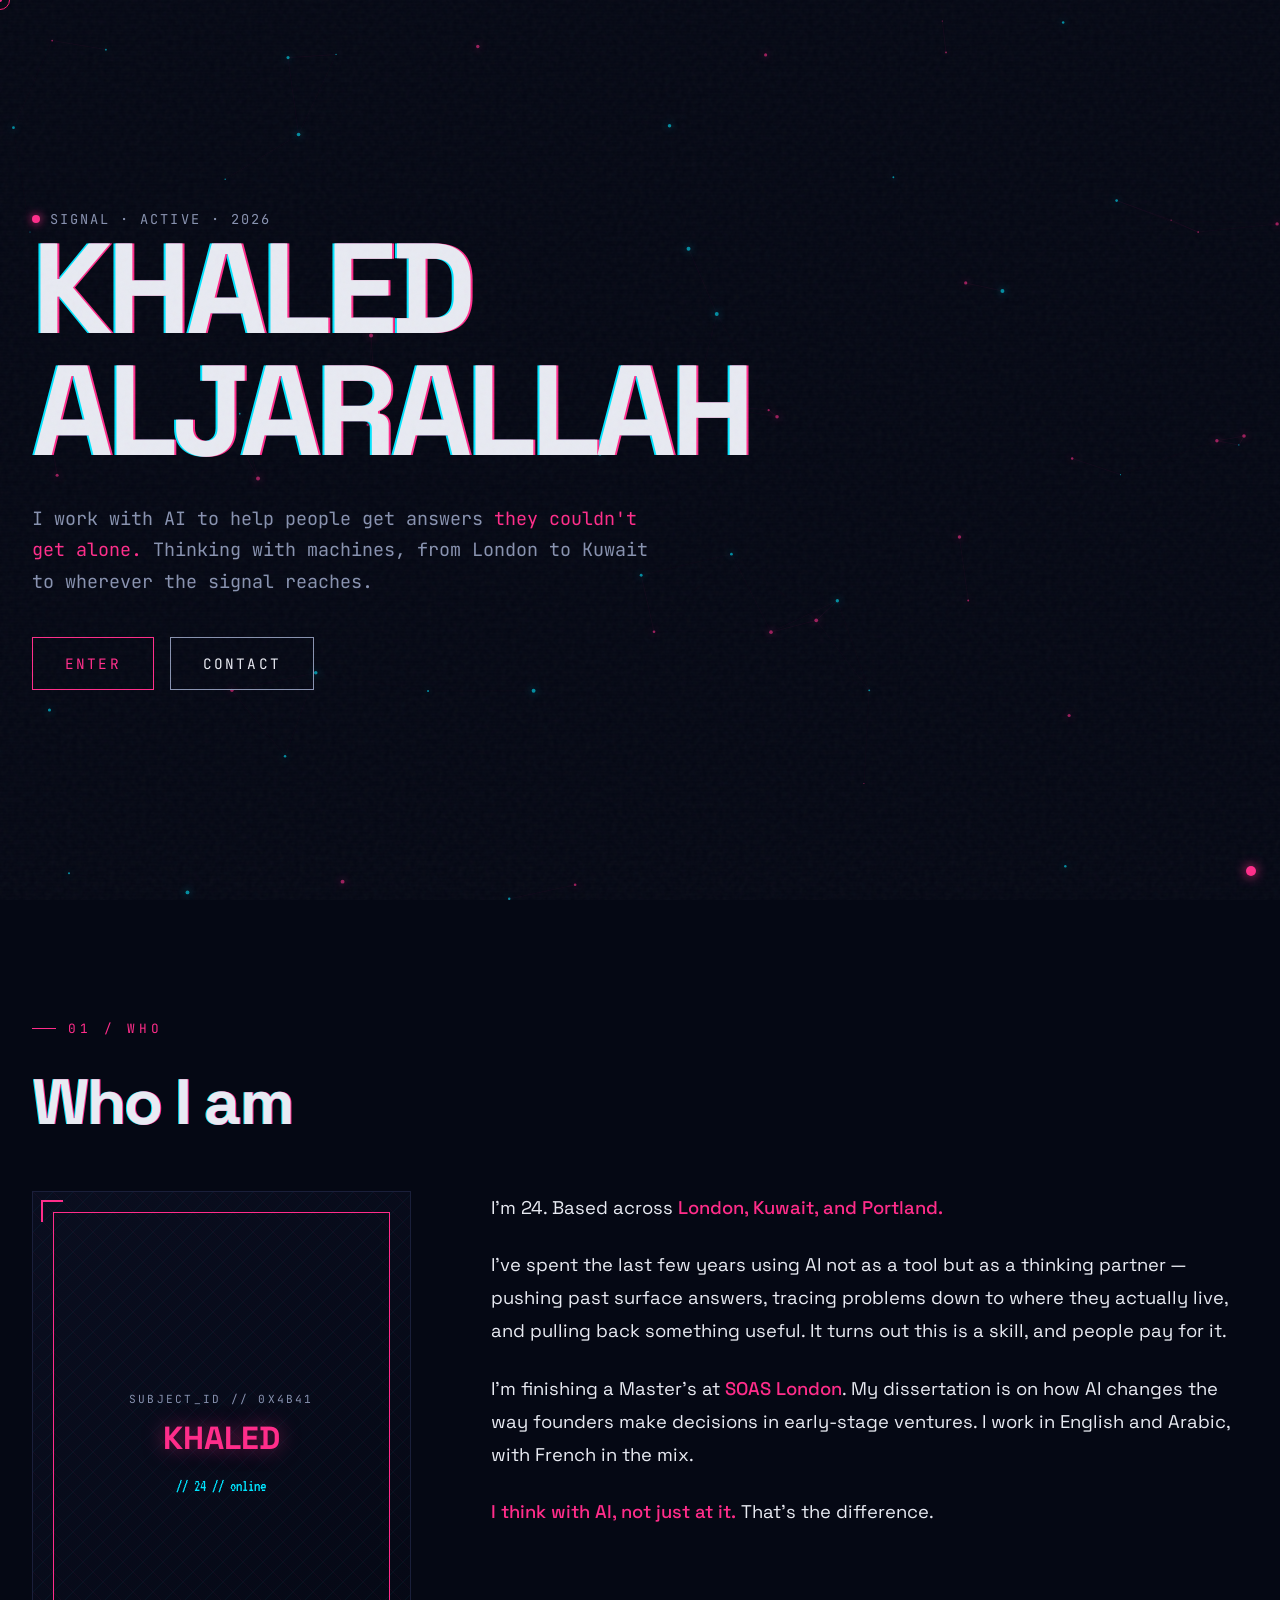
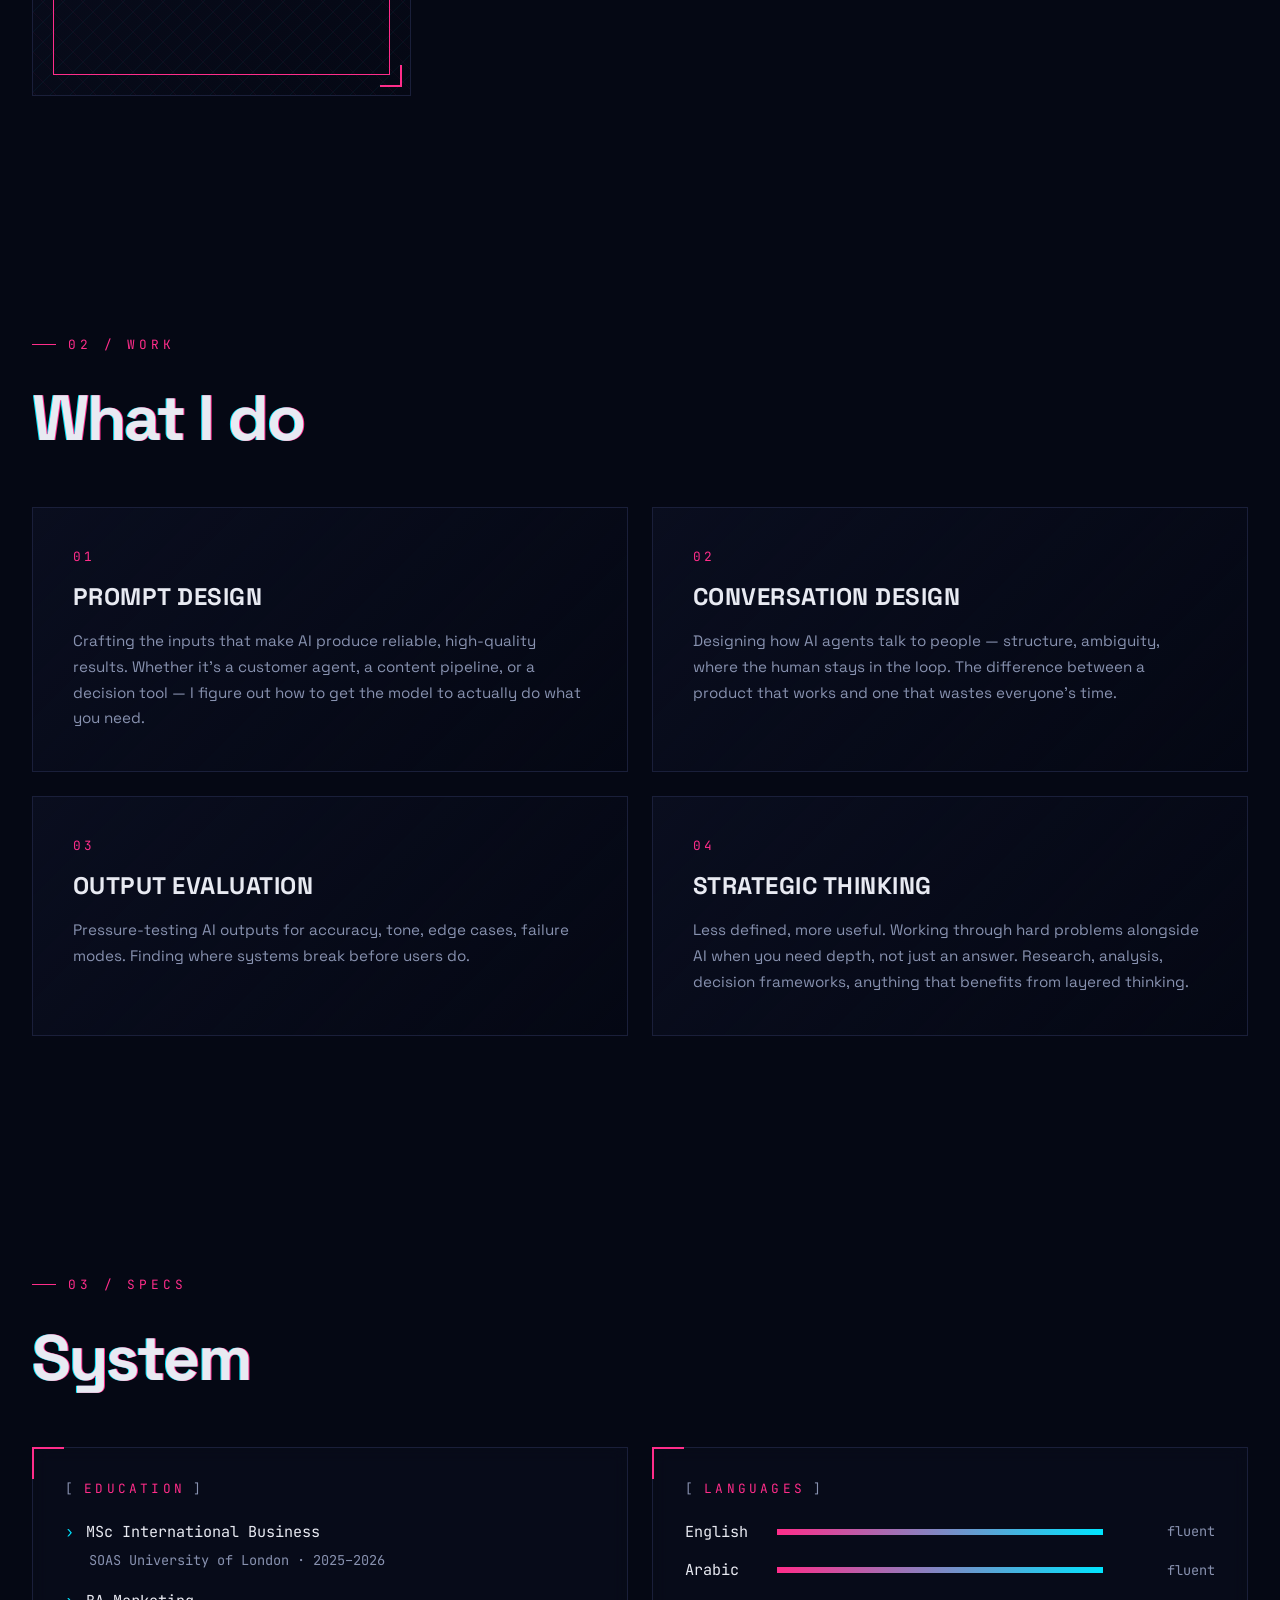
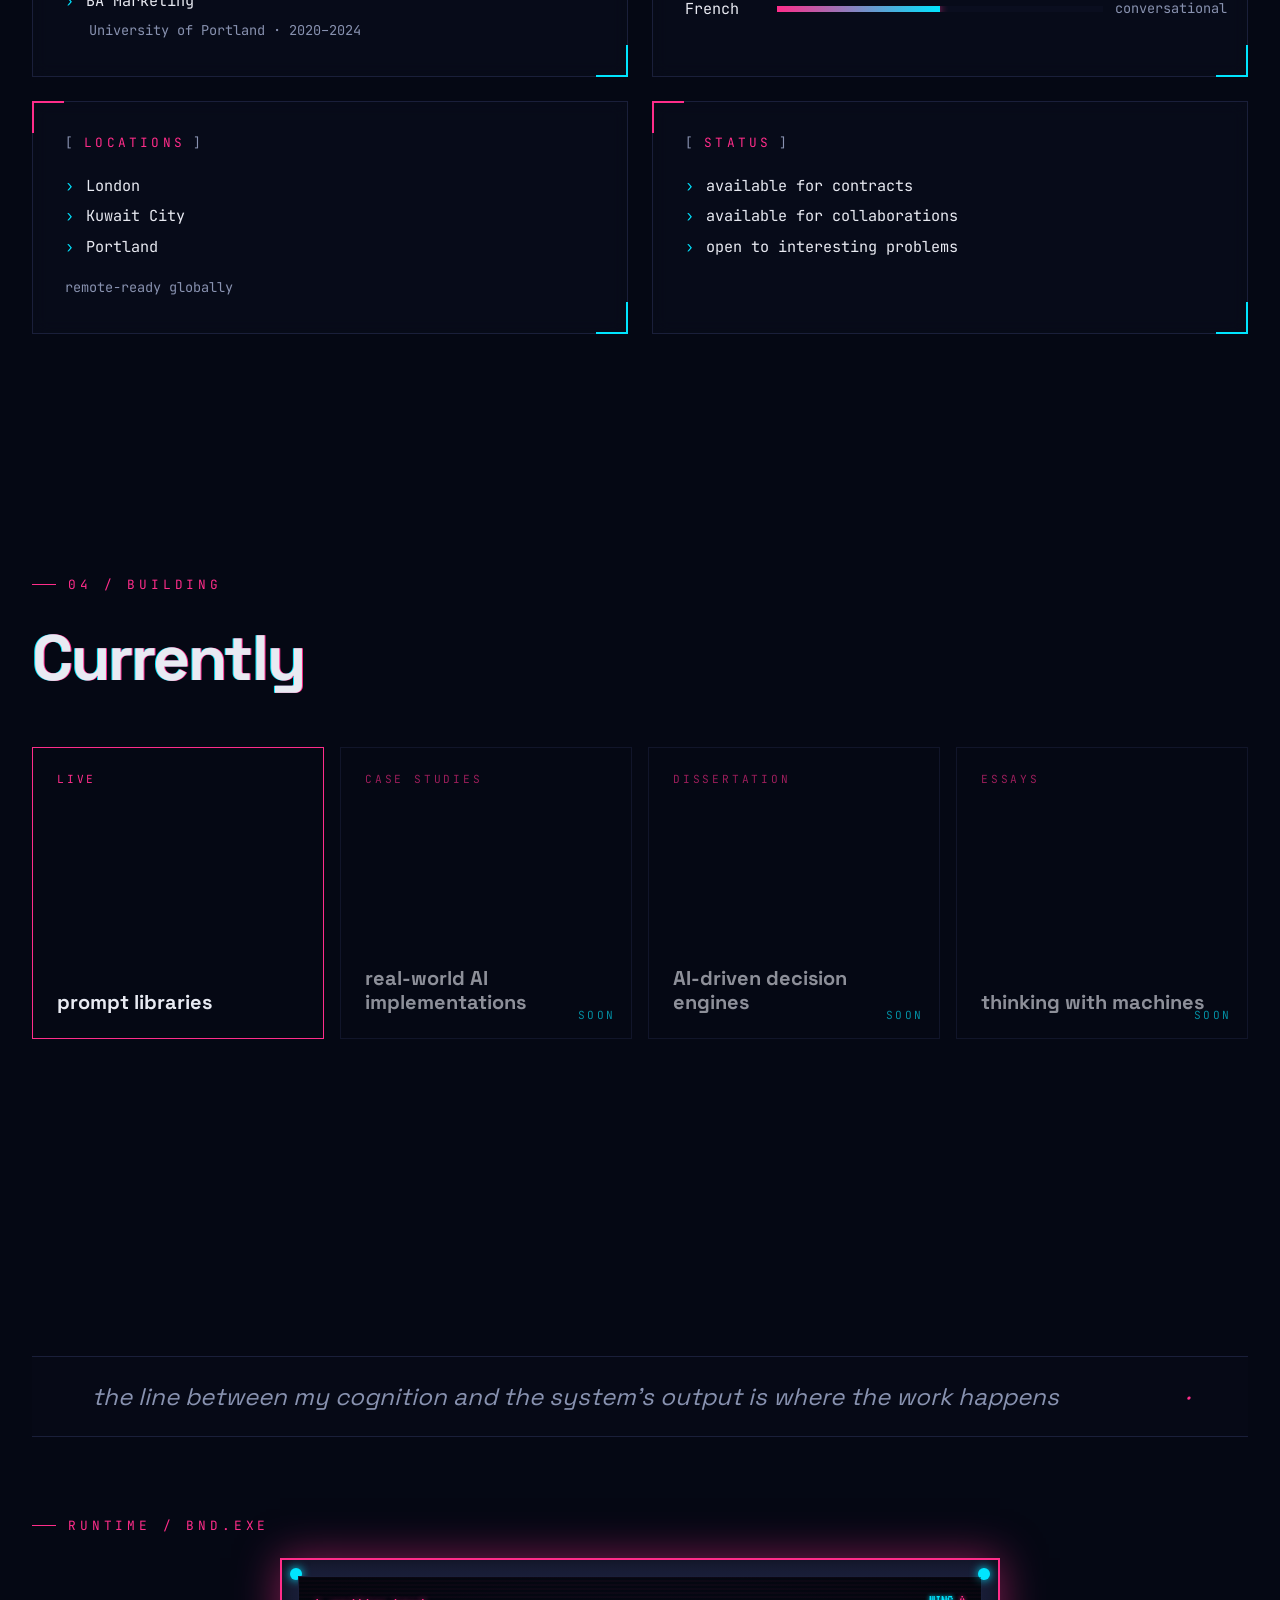
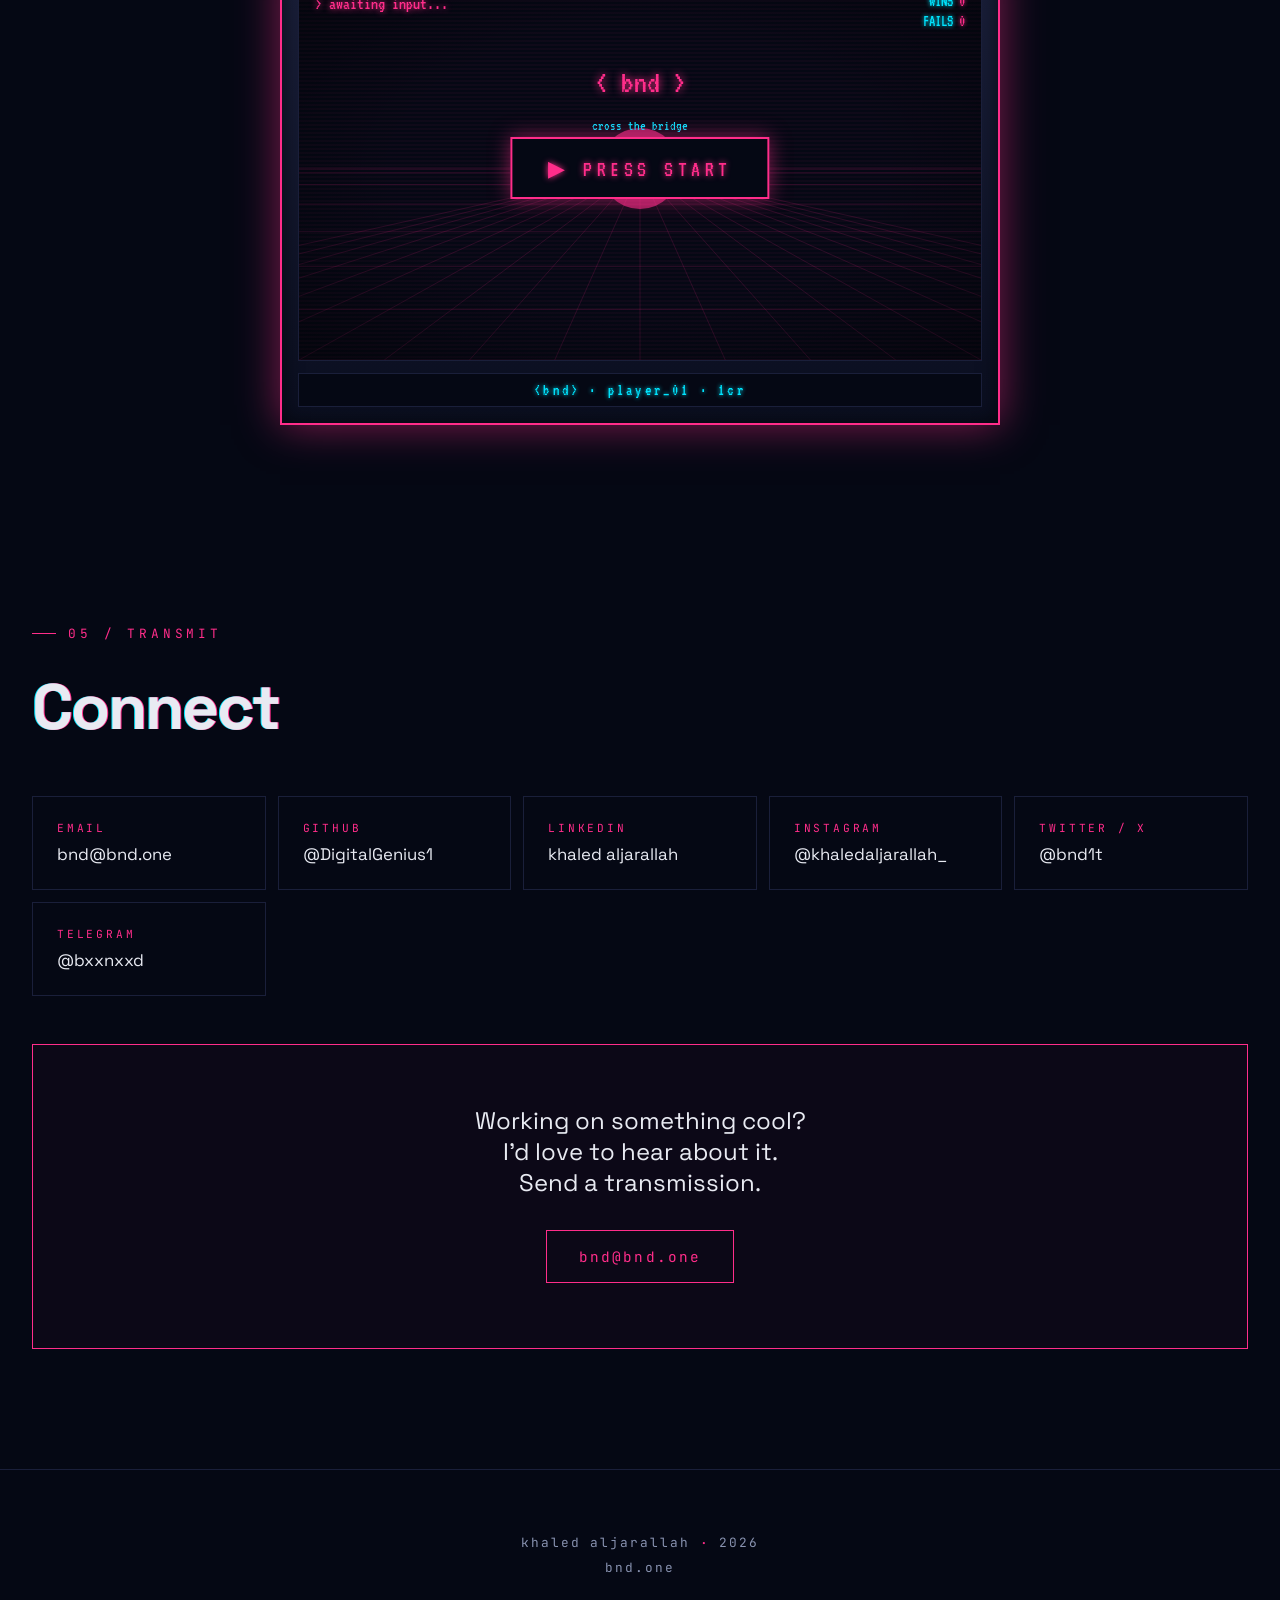
==== commit 98fa1501: "Add files via upload" ====
--- a/index.html
+++ b/index.html
@@ -4,6 +4,24 @@
 <meta charset="UTF-8">
 <meta name="viewport" content="width=device-width, initial-scale=1.0">
 <title>bnd.one — khaled aljarallah</title>
+
+<!-- Meta description for search & previews -->
+<meta name="description" content="Khaled Aljarallah — AI thinking partner. Working with AI to help people get answers they couldn't get alone. London · Kuwait · Portland.">
+
+<!-- Open Graph (LinkedIn, Facebook, WhatsApp, Slack, iMessage, etc.) -->
+<meta property="og:type" content="website">
+<meta property="og:url" content="https://bnd.one">
+<meta property="og:title" content="bnd.one — Khaled Aljarallah">
+<meta property="og:description" content="thinking with machines · london · kuwait · portland">
+<meta property="og:image" content="https://bnd.one/og-image.png">
+<meta property="og:image:width" content="1200">
+<meta property="og:image:height" content="630">
+
+<!-- Twitter / X -->
+<meta name="twitter:card" content="summary_large_image">
+<meta name="twitter:title" content="bnd.one — Khaled Aljarallah">
+<meta name="twitter:description" content="thinking with machines · london · kuwait · portland">
+<meta name="twitter:image" content="https://bnd.one/og-image.png">
 <link rel="preconnect" href="https://fonts.googleapis.com">
 <link rel="preconnect" href="https://fonts.gstatic.com" crossorigin>
 <link href="https://fonts.googleapis.com/css2?family=JetBrains+Mono:wght@300;400;500;700&family=Space+Grotesk:wght@300;400;500;700&family=VT323&display=swap" rel="stylesheet">
@@ -1980,6 +1998,7 @@
 }
 
 arcadeLoop();
+
 </script>
 
 </body>
